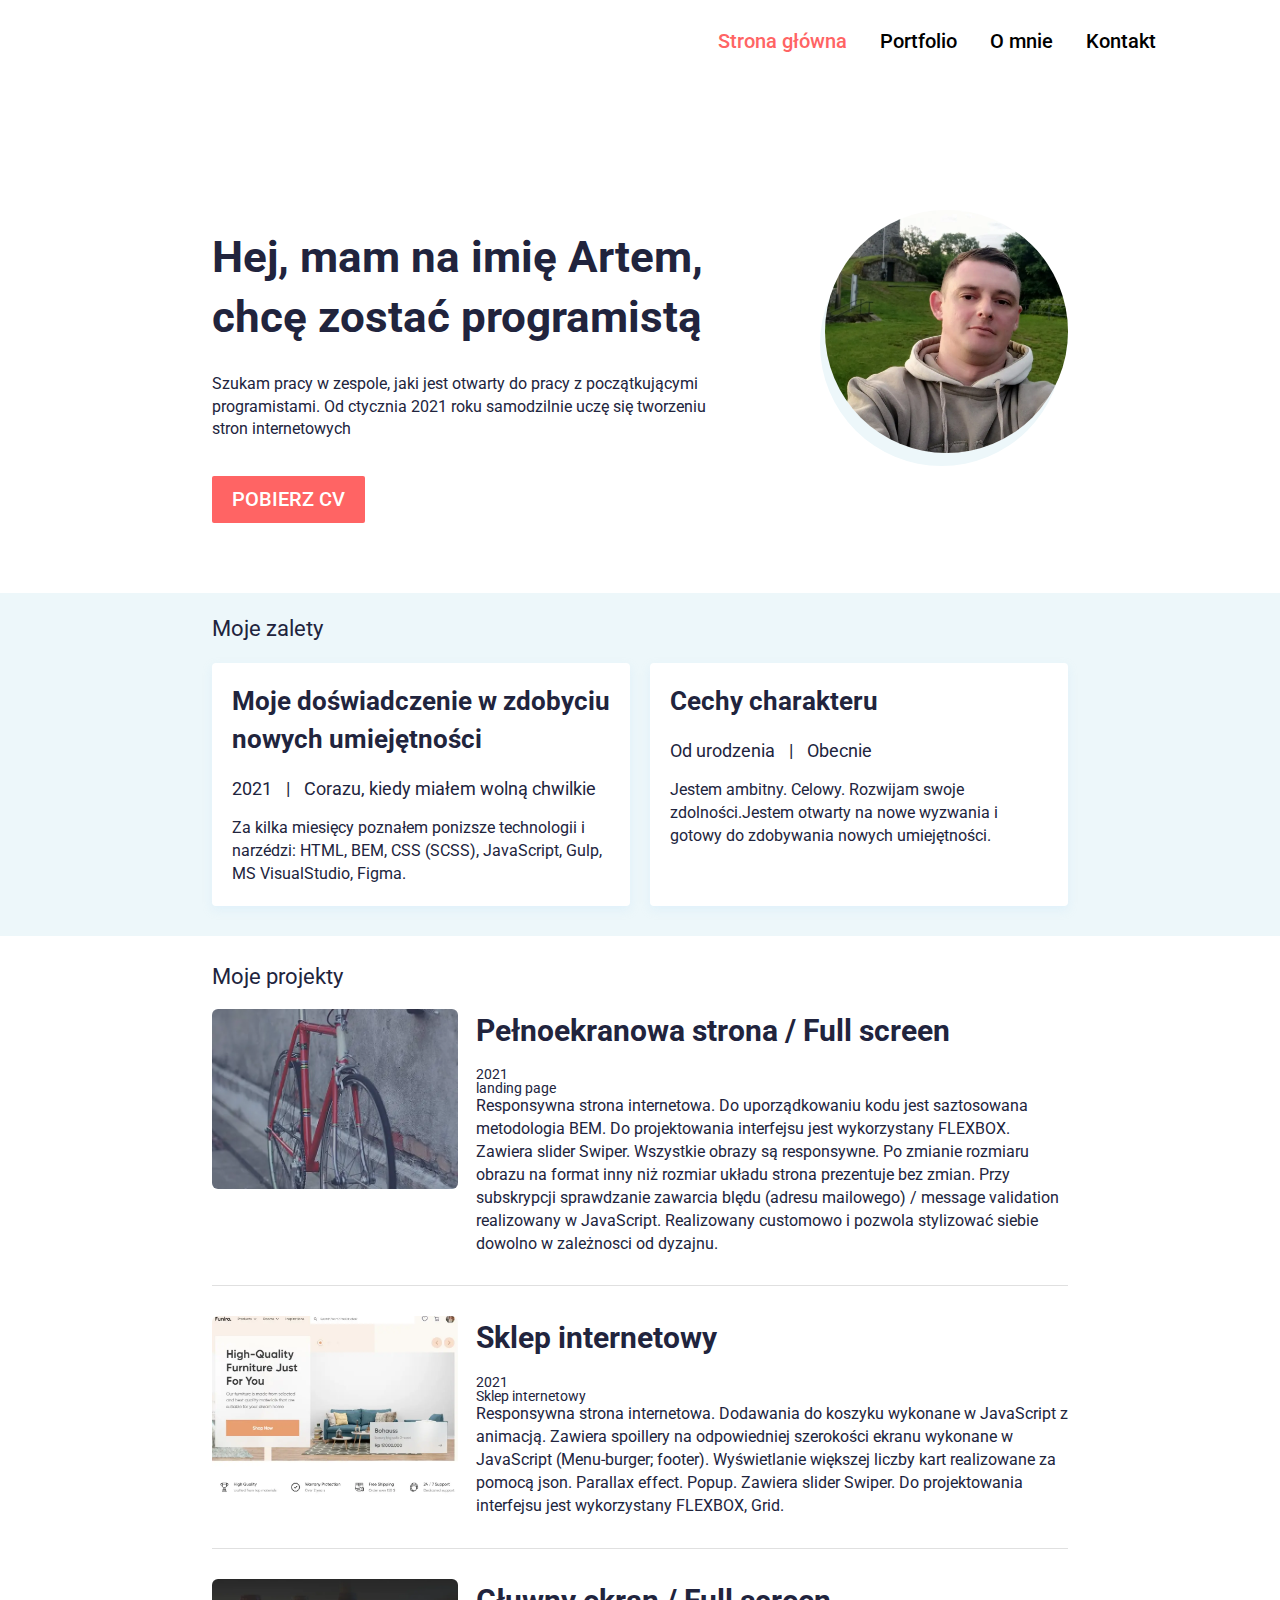
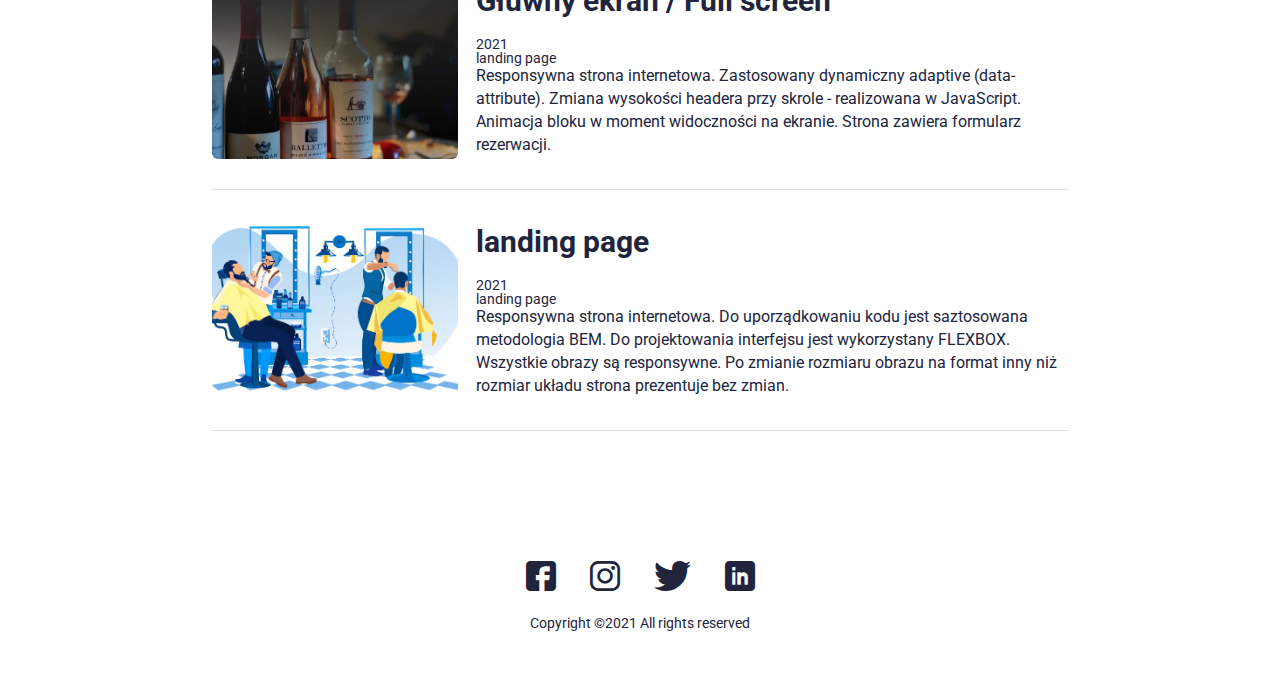
==== index.html @ d6c2a81e "Add files via upload" ====
<!DOCTYPE html><html lang="en">	 <head>	<title>Strona główna</title>	<meta charset="UTF-8">	<meta name="format-detection" content="telephone=no">	<link rel="stylesheet" href="css/style.min.css">	<link rel="shortcut icon" href="favicon.ico">	<!-- <meta name="robots" content="noindex, nofollow"> -->	<!-- <meta name="viewport" content="width=device-width, initial-scale=1.0, maximum-scale=1.0, user-scalable=0"> -->	<meta name="viewport" content="width=device-width, initial-scale=1.0"></head>	<body>		<div class="wrapper">			<header class="header">	<div class="header__content">		<div class="header__menu menu">			<div class="menu__icon icon-menu">				<span></span>				<span></span>				<span></span>			</div>			<nav class="menu__body">				<ul class="menu__list">					<li><a href="index.html" class="menu__link _active">Strona główna</a></li>					<li><a href="works.html" class="menu__link ">Portfolio</a></li>					<li><a href="blog.html" class="menu__link ">O mnie</a></li>					<li><a href="kontakt.html" class="menu__link ">Kontakt</a></li>				</ul>			</nav>		</div>	</div></header>			<main class="page">			<section class="hello">				<div class="hello__container _container">					<div class="hello__content">						<h1 class="hello__title title">Hej, mam na imię  Artem, сhcę zostać programistą</h1>						<div class="hello__text text">Szukam pracy w zespole, jaki jest otwarty do pracy z początkującymi programistami.							Od ctycznia 2021 roku samodzilnie uczę się tworzeniu stron internetowych </div>						<a class="hello__btn btn" href="files/file.pdf" download>pobierz cv</a>					</div>										<div class="hello__avatar">						<picture><source srcset="img/hello/avatar.webp" type="image/webp"><img src="img/hello/avatar.jpg" alt=""></picture>					</div>				</div>			</section>			<section class="recent-posts">				<div class="recent-posts__container _container">					<div class="recent-posts__header">						<div class="recent-posts__title title-posts">Moje zalety</div>						<a class="recent-posts__view-all" href="">View all</a>					</div>					<div class="recent-posts__items">						<div class="recent-posts__column">							<div class="recent-posts__item recent-post">								<a href="" class="recent-post__title">Moje doświadczenie w zdobyciu nowych umiejętności</a>								<div class="recent-post__info">2021 <span>|</span> Corazu, kiedy miałem wolną chwilkie</div>								<div class="recent-post__text text">									Za kilka miesięcy poznałem ponizsze technologii i narzédzi: HTML, BEM, CSS (SCSS), JavaScript, Gulp, MS VisualStudio, Figma.								</div>							</div>						</div>						<div class="recent-posts__column">							<div class="recent-posts__item recent-post">								<div class="recent-post__title">Cechy charakteru</div>								<div class="recent-post__info">Od urodzenia <span>|</span> Obecnie</div>								<div class="recent-post__text text">Jestem ambitny. Celowy. Rozwijam swoje zdolności.Jestem otwarty na nowe wyzwania i gotowy do zdobywania nowych umiejętności.</div>							</div>						</div>					</div>				</div>			</section>			<section class="featured-works">				<div class="featured-works__container _container">					<div class="featured-works__title title-posts">Moje projekty</div>					<div class="featured-works__items works">						<article class="works__item">							<a href="https://hannakibenko.github.io/Bicycle/" target="_blank" rel="noopener nofollow noreferrer" class="works__image _ibg">								<picture><source srcset="img/works/1.webp" type="image/webp"><img src="img/works/1.jpg" alt="Work #1"></picture>							</a>							<div class="works__body">								<a href="https://hannakibenko.github.io/Bicycle/" target="_blank" rel="noopener nofollow noreferrer" class="works__title">Pełnoekranowa strona / Full screen</a>								<div class="works__info">									<div class="works__year">2021</div>									<div class="works__category">landing page</div>								</div>								<div class="works__text text">Responsywna strona internetowa. Do uporządkowaniu kodu jest saztosowana metodologia BEM. Do projektowania interfejsu jest wykorzystany FLEXBOX. Zawiera slider Swiper. Wszystkie obrazy są responsywne. Po zmianie rozmiaru obrazu na format inny niż rozmiar układu strona prezentuje bez zmian. Przy subskrypcji sprawdzanie zawarcia blędu (adresu mailowego) / message validation realizowany w JavaScript. Realizowany customowo i pozwola stylizować siebie dowolno w zależnosci od dyzajnu.</div>							</div>						</article>						<article class="works__item">							<a href="https://hannakibenko.github.io/Funiro/" target="_blank" rel="noopener nofollow noreferrer" class="works__image _ibg">								<picture><source srcset="img/works/5.webp" type="image/webp"><img src="img/works/5.jpg" alt="Work #2"></picture>							</a>							<div class="works__body">								<a href="https://hannakibenko.github.io/Funiro/" target="_blank" rel="noopener nofollow noreferrer" class="works__title">Sklep internetowy</a>								<div class="works__info">									<div class="works__year">2021</div>									<div class="works__category">Sklep internetowy</div>								</div>								<div class="works__text text">Responsywna strona internetowa. Dodawania do koszyku wykonane w JavaScript z animacją. Zawiera spoillery na odpowiedniej szerokości ekranu wykonane w JavaScript (Menu-burger; footer). Wyświetlanie większej liczby kart realizowane za pomocą json. Parallax effect. Popup. Zawiera slider Swiper. Do projektowania interfejsu jest wykorzystany FLEXBOX, Grid.</div>							</div>						</article>						<article class="works__item">							<a href="https://hannakibenko.github.io/Le_corte/" target="_blank" rel="noopener nofollow noreferrer" class="works__image _ibg">								<picture><source srcset="img/works/2.webp" type="image/webp"><img src="img/works/2.jpg" alt="Work #3"></picture>							</a>							<div class="works__body">								<a href="https://hannakibenko.github.io/Le_corte/" target="_blank" rel="noopener nofollow noreferrer" class="works__title">Głuwny ekran / Full screen</a>								<div class="works__info">									<div class="works__year">2021</div>									<div class="works__category">landing page</div>								</div>								<div class="works__text text">Responsywna strona internetowa. Zastosowany dynamiczny adaptive (data-attribute). Zmiana wysokości headera przy skrole - realizowana w JavaScript. Animacja bloku w moment widoczności na ekranie. Strona zawiera formularz rezerwacji.</div>							</div>						</article>						<article class="works__item">							<a href="https://hannakibenko.github.io/Barber/" target="_blank" rel="noopener nofollow noreferrer" class="works__image _ibg">								<picture><source srcset="img/works/3.webp" type="image/webp"><img src="img/works/3.png" alt="Work #3"></picture>							</a>							<div class="works__body">								<a href="https://hannakibenko.github.io/Barber/" target="_blank" rel="noopener nofollow noreferrer" class="works__title">landing page</a>								<div class="works__info">									<div class="works__year">2021</div>									<div class="works__category">landing page</div>								</div>								<div class="works__text text">Responsywna strona internetowa. Do uporządkowaniu kodu jest saztosowana metodologia BEM. Do projektowania interfejsu jest wykorzystany FLEXBOX. Wszystkie obrazy są responsywne. Po zmianie rozmiaru obrazu na format inny niż rozmiar układu strona prezentuje bez zmian.</div>							</div>						</article>					</div>				</div>			</section>			</main>			<footer class="footer">	<div class="footer__content _container">		<div class="footer__social social">			<a href="https://www.facebook.com/profile.php?id=100007851462985" target="_blank" rel="noopener nofollow noreferrer" class="social__item _icon-fb"></a>			<a href="https://www.instagram.com/onemoment_in_the_world/?utm_medium=copy_link" target="_blank" rel="noopener nofollow noreferrer" class="social__item _icon-insta"></a>			<a href="" class="social__item _icon-twitter"></a>			<a href="https://www.linkedin.com/in/артем-кибенко-18a407220" target="_blank" rel="noopener nofollow noreferrer" class="social__item _icon-linkedin"></a>		</div>		<div class="footer__copy">Copyright ©2021 All rights reserved</div>	</div></footer>		</div>				<!-- Swiper --><!-- <script src="https://unpkg.com/swiper/swiper-bundle.min.js"></script> --><script src="js/vendors.min.js"></script><script src="js/app.min.js"></script>	</body></html>
---- css/style.min.css ----
@charset "UTF-8";@import url(https://fonts.googleapis.com/css?family=Roboto:regular,500,700,900&display=swap);@font-face{font-family:icons;font-display:swap;src:url(../fonts/icons.woff) format("woff"),url(../fonts/icons.woff2) format("woff2");font-weight:400;font-style:normal}@font-face{font-family:icons;font-display:swap;src:url(../fonts/icons.woff) format("woff"),url(../fonts/icons.woff2#icons) format("woff2");font-weight:400;font-style:normal;font-display:block}[class*=" _icon-"]:before,[class^="_icon-"]:before{font-family:icons;font-style:normal;font-weight:400;font-variant:normal;text-transform:none;line-height:1;-webkit-font-smoothing:antialiased;-moz-osx-font-smoothing:grayscale}[class*=" _icon-"]:before,[class^="_icon-"]:before{display:block}._icon-fb:before{content:"\e905"}._icon-twitter:before{content:"\e906"}._icon-insta:before{content:"\e907"}._icon-linkedin:before{content:"\e908"}*{padding:0;margin:0;border:0}*,:after,:before{-webkit-box-sizing:border-box;box-sizing:border-box}:active,:focus{outline:0}a:active,a:focus{outline:0}aside,footer,header,nav,section{display:block}body,html{height:100%;min-width:320px}body{line-height:1;font-family:Roboto;-ms-text-size-adjust:100%;-moz-text-size-adjust:100%;-webkit-text-size-adjust:100%}button,input,textarea{font-family:Roboto}input::-ms-clear{display:none}button{cursor:pointer}button::-moz-focus-inner{padding:0;border:0}a,a:visited{text-decoration:none}a:hover{text-decoration:none}ul li{list-style:none}img{vertical-align:top}h1,h2,h3,h4,h5,h6{font-weight:inherit;font-size:inherit}body{color:#21243d;font-size:14px}body._lock{overflow:hidden}.wrapper{width:100%;min-height:100%;overflow:hidden;display:-webkit-box;display:-ms-flexbox;display:flex;-webkit-box-orient:vertical;-webkit-box-direction:normal;-ms-flex-direction:column;flex-direction:column}._container{max-width:856px;margin:0 auto}.btn{font-weight:500;font-size:20px;line-height:145%;-webkit-box-align:center;-ms-flex-align:center;align-items:center;-webkit-box-pack:center;-ms-flex-pack:center;justify-content:center;text-align:center;color:#fff;padding:0 20px;height:47px;background-color:#ff6464;border-radius:2px;display:-webkit-inline-box;display:-ms-inline-flexbox;display:inline-flex;-webkit-transition:background-color .3s ease 0s;-o-transition:background-color .3s ease 0s;transition:background-color .3s ease 0s}.btn._fw{width:100%}.select{position:relative}.select__item{position:relative}.select__title{color:#000;border:1px solid #d9d9d9;background-color:#fff;cursor:pointer;border-radius:4px}.select__value{display:-webkit-box;display:-ms-flexbox;display:flex;font-size:14px;height:30px;padding:0 15px;-webkit-box-align:center;-ms-flex-align:center;align-items:center;-webkit-box-pack:justify;-ms-flex-pack:justify;justify-content:space-between;-webkit-box-orient:horizontal;-webkit-box-direction:reverse;-ms-flex-direction:row-reverse;flex-direction:row-reverse}.select__value span{height:1em;overflow:hidden;display:-webkit-box;-webkit-line-clamp:1;-webkit-box-orient:vertical}.select__value:before{content:"";display:inline-block;-webkit-transition:all .3s ease 0s;-o-transition:all .3s ease 0s;transition:all .3s ease 0s;width:11px;height:7px;background:url(../img/icons/select.svg) center/100% no-repeat}.select__input{width:100%;background-color:transparent;height:100%}.select__options{color:#000;display:none;position:absolute;top:29px;border-radius:0 0 4px 4px;min-width:100%;left:0;background-color:#fff;border-top:0;border:1px solid #d9d9d9;border-top:0;font-size:14px;padding:10px 0 5px 0}.select__option{cursor:pointer;padding:5px 15px;margin:0}.select._active{z-index:5}.select._active .select__value:before{-webkit-transform:rotate(-180deg);-ms-transform:rotate(-180deg);transform:rotate(-180deg)}.select._active .select__options{display:block}input[type=email],input[type=tel],input[type=text],textarea{-webkit-appearance:none;-moz-appearance:none;appearance:none}.input{border-radius:0!important;width:100%;display:block;padding:0 20px}textarea.input{resize:none;padding:0 0}.checkbox{position:relative}.checkbox__input{position:absolute;width:0;height:0;opacity:0;visibility:hidden}.checkbox__input:checked+.checkbox__text:before{background:#fff url(../img/icons/check.svg) center no-repeat}.checkbox__text{display:-webkit-inline-box;display:-ms-inline-flexbox;display:inline-flex;-webkit-box-align:center;-ms-flex-align:center;align-items:center;position:relative;font-size:16px;color:#fff;letter-spacing:-.3px;line-height:calc(20 / 16);cursor:pointer}.checkbox__text:before{content:"";-ms-flex-item-align:start;align-self:flex-start;margin:0 14px 0 0;-webkit-box-flex:0;-ms-flex:0 0 20px;flex:0 0 20px;left:0;top:0;width:20px;height:18px;background:#fff;border:1px solid #a7a9ac}.checkbox a{color:#fff;text-decoration:underline}.checkbox._error .checkbox__text:before{border:1px solid #ee1212}.options{display:-webkit-box;display:-ms-flexbox;display:flex;-webkit-box-orient:vertical;-webkit-box-direction:normal;-ms-flex-direction:column;flex-direction:column;-webkit-box-align:start;-ms-flex-align:start;align-items:flex-start}.options__item{position:relative;cursor:pointer}.options__input{position:absolute;width:0;height:0;opacity:0;left:0;top:0;visibility:hidden}.options__input:checked+.options__text:after{-webkit-transform:scale(1);-ms-transform:scale(1);transform:scale(1)}.options__text{display:-webkit-inline-box;display:-ms-inline-flexbox;display:inline-flex;-webkit-box-align:center;-ms-flex-align:center;align-items:center;position:relative;font-size:16px;color:#fff;letter-spacing:-.3px;line-height:calc(20 / 16)}.options__text:before{content:"";-ms-flex-item-align:start;align-self:flex-start;margin:0 14px 0 0;-webkit-box-flex:0;-ms-flex:0 0 20px;flex:0 0 20px;left:0;top:0;border-radius:50%;width:20px;height:18px;background:#fff;border:1px solid #a7a9ac}.options__text:after{content:"";-webkit-transition:all .3s ease 0s;-o-transition:all .3s ease 0s;transition:all .3s ease 0s;-webkit-transform:scale(0);-ms-transform:scale(0);transform:scale(0);width:10px;height:10px;border-radius:50%;background-color:#77243a;position:absolute;left:5px;top:4px}.rating{display:-webkit-box;display:-ms-flexbox;display:flex;-webkit-box-align:end;-ms-flex-align:end;align-items:flex-end;font-size:40px;line-height:.75;-webkit-transition:opacity .3s ease 0s;-o-transition:opacity .3s ease 0s;transition:opacity .3s ease 0s}.rating.rating_sending{opacity:.2}.rating.rating_set .rating__active,.rating.rating_set .rating__item{cursor:pointer}.rating__body{position:relative}.rating__body::before{content:"★★★★★";display:block}.rating__active{position:absolute;width:0%;height:100%;top:0;left:0;overflow:hidden}.rating__active::before{content:"★★★★★";position:absolute;width:100%;height:100%;top:0;left:0;color:#ffd300}.rating__items{display:-webkit-box;display:-ms-flexbox;display:flex;position:absolute;width:100%;height:100%;top:0;left:0}.rating__item{-webkit-box-flex:0;-ms-flex:0 0 20%;flex:0 0 20%;height:100%;opacity:0}.rating__value{font-size:50%;line-height:1;padding:0 0 0 10px}.quantity{width:88px;height:40px;display:-webkit-box;display:-ms-flexbox;display:flex;border:1px solid rgba(166,166,166,.45)}.quantity__button{-webkit-box-flex:0;-ms-flex:0 0 30px;flex:0 0 30px;position:relative;cursor:pointer}.quantity__button::after,.quantity__button::before{content:"";position:absolute;top:50%;left:50%;-webkit-transition:all .3s ease 0s;-o-transition:all .3s ease 0s;transition:all .3s ease 0s;margin:0 0 0 -4.5px;background-color:#a6a6a6;width:9px;height:1px}.quantity__button_plus::before{-webkit-transform:rotate(-90deg);-ms-transform:rotate(-90deg);transform:rotate(-90deg)}.quantity__input{-webkit-box-flex:1;-ms-flex:1 1 auto;flex:1 1 auto}.quantity__input input{height:100%;color:#a6a6a6;font-size:12px;width:100%;text-align:center}.title{font-weight:700;font-size:44px;line-height:136.36364%}.text{font-size:16px;line-height:143.75%}.text__link{color:inherit;text-decoration:underline}.title-posts{font-size:22px;line-height:104.54545%}.row:after{display:block;content:"";clear:both}.rub:after{content:"₽"}ol.counter{list-style-type:none;counter-reset:item}ol.counter li{position:relative;padding:0 0 0 45px}ol.counter li:before{counter-increment:item;content:counter(item);position:absolute;left:0;top:0;color:#818181;font-size:14px;font-weight:700;text-align:center;line-height:26px;border-radius:50%;width:28px;height:28px;border:1px solid #4274bb}.ellipsis{display:block;overflow:hidden;width:100%;white-space:nowrap;-o-text-overflow:ellipsis;text-overflow:ellipsis}.es{overflow:hidden;white-space:nowrap;-o-text-overflow:ellipsis;text-overflow:ellipsis}.table{display:table;font-size:0;width:100%}.trow{display:table-row}.cell{display:table-cell}.cell.full{width:100%}._ibg{position:relative}._ibg img{position:absolute;width:100%;height:100%;top:0;left:0;-o-object-fit:cover;object-fit:cover}body.ie ._ibg{background-position:center;background-size:cover;background-repeat:no-repeat}body.ie ._ibg img{width:0;height:0;opacity:0;visibility:hidden}._video{position:relative;overflow:hidden;height:0;padding-bottom:56.25%}._video embed,._video iframe,._video object,._video video{position:absolute;top:0;left:0;width:100%;height:100%}.videobg embed,.videobg iframe,.videobg object,.videobg video{position:fixed;top:50%;left:50%;min-width:100%;min-height:100%;width:auto;height:auto;z-index:-100;-webkit-transform:translateX(-50%) translateY(-50%);-ms-transform:translateX(-50%) translateY(-50%);transform:translateX(-50%) translateY(-50%);background-size:cover}._more-content{-webkit-transition:all .3s ease 0s;-o-transition:all .3s ease 0s;transition:all .3s ease 0s;overflow:hidden}._more-link{cursor:pointer}._more-link span{font-style:normal}._more-link span:first-child{display:block}._more-link span:last-child{display:none}._more-link._active span{font-style:normal}._more-link._active span:first-child{display:none}._more-link._active span:last-child{display:block}#map{background:url(../img/icons/loading.gif) center/50px no-repeat}._swiper{overflow:hidden}._swiper .swiper-wrapper{width:100%;height:100%;-webkit-box-sizing:content-box;box-sizing:content-box;display:-webkit-box;display:-ms-flexbox;display:flex;position:relative}._swiper.swiper-container-vertical .swiper-wrapper{-webkit-box-orient:vertical;-webkit-box-direction:normal;-ms-flex-direction:column;flex-direction:column}._swiper.swiper-container-autoheight .swiper-wrapper{-webkit-box-align:start;-ms-flex-align:start;align-items:flex-start}.swiper-container-initialized .swiper-slide{-ms-flex-negative:0;flex-shrink:0}.swiper-container-android .swiper-slide,.swiper-container-android .swiper-wrapper{-webkit-transform:translate3d(0,0,0);transform:translate3d(0,0,0)}.swiper-button-lock{display:none!important}._tabs-block{display:none}._tabs-block._active{display:block}.mirror{-webkit-transform:scale(-1,1);-ms-transform:scale(-1,1);transform:scale(-1,1)}.nicescroll-rails{z-index:1000!important}._custom-scroll{position:fixed;right:0;top:0;width:3px;height:100%;z-index:1000}._custom-scroll__line{background-color:rgba(0,0,0,.5);border-radius:3px 0 0 3px;position:relative;left:0;top:0;width:100%}.popup{-webkit-overflow-scrolling:touch;z-index:100;padding:30px 10px;position:fixed;top:0;left:0;width:100%;height:100%;-webkit-transition:visibility .8s ease 0s;-o-transition:visibility .8s ease 0s;transition:visibility .8s ease 0s;visibility:hidden}.popup::before{content:"";background-color:rgba(0,0,0,.9);position:fixed;width:100%;height:100%;top:0;left:0;opacity:0;-webkit-transition:opacity .8s ease 0s;-o-transition:opacity .8s ease 0s;transition:opacity .8s ease 0s}.popup.show{visibility:visible;overflow:auto}.popup.show::before{opacity:1}.popup.show .popup__body{-webkit-transform:scale(1);-ms-transform:scale(1);transform:scale(1)}.popup._active{overflow:auto;visibility:visible}.popup._active::before{opacity:1}.popup._active .popup__body{-webkit-transition:all .3s ease .2s;-o-transition:all .3s ease .2s;transition:all .3s ease .2s;-webkit-transform:scale(1);-ms-transform:scale(1);transform:scale(1)}.popup__content{display:-webkit-box;display:-ms-flexbox;display:flex;-webkit-box-orient:vertical;-webkit-box-direction:normal;-ms-flex-direction:column;flex-direction:column;-webkit-box-align:center;-ms-flex-align:center;align-items:center;min-height:100%;-webkit-box-flex:1;-ms-flex:1 1 auto;flex:1 1 auto;width:100%;display:flex;-webkit-box-pack:center;-ms-flex-pack:center;justify-content:center;align-items:center}.popup__body{-webkit-transform:scale(0);-ms-transform:scale(0);transform:scale(0);-webkit-transition:all .3s ease 0s;-o-transition:all .3s ease 0s;transition:all .3s ease 0s;background-color:#fff;padding:50px;width:100%;max-width:800px}.popup__close{width:15px;height:15px;position:absolute;top:0;right:0;cursor:pointer;z-index:30;background:url(../img/icons/close.svg) 0 0 no-repeat}.header{position:relative;z-index:100}.header__content{max-width:1052px;padding:0 10px;margin:0 auto}.header__menu{height:82px;-webkit-box-align:center;-ms-flex-align:center;align-items:center;display:-webkit-box;display:-ms-flexbox;display:flex;padding:10px 0;-webkit-box-pack:end;-ms-flex-pack:end;justify-content:flex-end}.menu__list li{margin:0 0 30px 0}.menu__list li:last-child{margin:0}.menu__link{font-weight:500;font-size:20px;color:#000;-webkit-transition:color .3s ease 0s;-o-transition:color .3s ease 0s;transition:color .3s ease 0s}.menu__link._active{color:#ff6464}.icon-menu{display:none}.footer{text-align:center;padding:50px 0}.footer__social{margin:0 0 25px 0}.hello{padding:38px 0 70px 0}.hello__container{display:-webkit-box;display:-ms-flexbox;display:flex}.hello__content{-webkit-box-align:start;-ms-flex-align:start;align-items:flex-start;margin:18px 110px 0 0;-webkit-box-flex:1;-ms-flex:1 1 auto;flex:1 1 auto}.hello__content :last-child{margin-bottom:0}.hello__title{margin:0 0 25px 0}.hello__text{margin:0 0 35px 0}.hello__btn{margin:0 0 25px 0;text-transform:uppercase}.hello__avatar{-webkit-box-flex:0;-ms-flex:0 0 243px;flex:0 0 243px;height:243px;border-radius:50%;position:relative;overflow:hidden;-webkit-box-shadow:-5px 13px 0 0 #edf7fa;box-shadow:-5px 13px 0 0 #edf7fa}.hello__avatar img{max-width:100%}.recent-posts{background-color:#edf7fa;padding:25px 0 13px 0}.recent-posts__header{display:-webkit-box;display:-ms-flexbox;display:flex;margin:0 0 22px 0}.recent-posts__title{-webkit-box-flex:1;-ms-flex:1 1 auto;flex:1 1 auto;padding:0 20px 0 0}.recent-posts__view-all{-webkit-box-flex:0;-ms-flex:0 0 auto;flex:0 0 auto;font-size:16px;color:#00a8cc;display:none}.recent-posts__items{margin:0 -10px}.recent-posts__column{-webkit-box-flex:0;-ms-flex:0 1 50%;flex:0 1 50%;padding:0 10px;margin:0 0 17px 0}.recent-post{height:100%;background:#fff;-webkit-box-shadow:0 4px 10px rgba(187,225,250,.25);box-shadow:0 4px 10px rgba(187,225,250,.25);border-radius:4px;padding:20px}.recent-post :last-child{margin-bottom:0}.recent-post__title{display:inline-block;font-weight:700;font-size:26px;line-height:146.15385%;color:#21243d;-webkit-transition:color .3s ease 0s;-o-transition:color .3s ease 0s;transition:color .3s ease 0s;margin:0 0 17px 0}.recent-post__info{font-size:18px;line-height:144.44444%;margin:0 0 15px 0}.recent-post__info span{margin:0 10px}.recent-post__text{margin:0 0 15px 0}.featured-works{padding:30px 0 80px 0}.featured-works__title{margin:0 0 20px 0}.works__items{padding-bottom:60px}.works__item{padding:0 0 30px 0;border-bottom:1px solid #e0e0e0;margin:0 0 30px 0}.works__item:last-child{margin-bottom:0}.works__image{-webkit-box-flex:0;-ms-flex:0 0 246px;flex:0 0 246px;display:block;border-radius:6px;min-height:180px;overflow:hidden}.works__body{-webkit-box-flex:1;-ms-flex:1 1 auto;flex:1 1 auto}.works__main-title{margin:0 0 45px 0}.works__title{color:inherit;font-weight:700;font-size:30px;line-height:146.66667%;display:inline-block;margin:0 0 15px 0;-webkit-transition:color .3s ease 0s;-o-transition:color .3s ease 0s;transition:color .3s ease 0s}.works__title__info{display:-webkit-box;display:-ms-flexbox;display:flex;-webkit-box-align:center;-ms-flex-align:center;align-items:center;margin:0 0 15px 0}.works__title__year{background:#142850;border-radius:16px;height:25px;padding:0 10px;font-weight:900;font-size:18px;color:#fff;-webkit-box-align:center;-ms-flex-align:center;align-items:center;-webkit-box-pack:center;-ms-flex-pack:center;justify-content:center;display:-webkit-inline-box;display:-ms-inline-flexbox;display:inline-flex;margin:0 25px 0 0}.works__title__category{font-size:20px;line-height:145%;color:#8695a4}.blog{padding-bottom:50px}.blog__title{margin:0 0 50px 0}.blog__article-name{display:inline-block;margin:0 0 10px 0;font-weight:500;font-size:30px;line-height:146.66667%;color:inherit;-webkit-transition:color .3s ease 0s;-o-transition:color .3s ease 0s;transition:color .3s ease 0s}.blog__item{border-bottom:1px solid #e0e0e0;padding:0 0 30px 0;margin:0 0 30px 0}.blog__item:last-child{margin:0}.blog__info{display:-webkit-box;display:-ms-flexbox;display:flex;font-size:20px;margin:0 0 10px 0}.blog__separator{margin:0 15px}.blog__category{color:#8695a4}.blog__text p:not(:last-child){margin-bottom:10px}.blog__text span{font-weight:700}.blog__text a{color:inherit;display:inline-block;margin-bottom:10px}.page{-webkit-box-flex:1;-ms-flex:1 1 auto;flex:1 1 auto;padding:90px 0 0 0}.social{display:-webkit-box;display:-ms-flexbox;display:flex;-webkit-box-pack:center;-ms-flex-pack:center;justify-content:center;-webkit-box-align:center;-ms-flex-align:center;align-items:center}.social__item{-webkit-transition:color .3s ease 0s;-o-transition:color .3s ease 0s;transition:color .3s ease 0s;margin:0 17px;font-size:30px;color:inherit}@media (min-width:767.98px){.menu__list{display:-webkit-box;display:-ms-flexbox;display:flex}.menu__list li{margin:0 33px 0 0}.recent-posts__items{display:-webkit-box;display:-ms-flexbox;display:flex}.works__item{display:-webkit-box;display:-ms-flexbox;display:flex;-webkit-box-align:start;-ms-flex-align:start;align-items:flex-start}.works__body{padding:0 0 0 18px}}@media (min-width:991.98px){.quantity__button:hover::after,.quantity__button:hover::before{background-color:rgba(0,0,0,.5)}.menu__link:hover{color:#ff6464}.works__title:hover{color:#ff6464}.social__item:hover{color:#ff6464}}@media (min-width:992px) and (min-width:767.98px){.btn:hover{background-color:#aa3e3e}}@media (min-width:992px){.select__option:hover{background:#d9d9d9}.checkbox a:hover{text-decoration:none}}@media (max-width:991.98px){._container{max-width:750px}.select__title{font-size:18px}.select__options{font-size:18px}}@media (max-width:868px){.hello{padding:0 0 70px 0}.hello__content{margin:18px 50px 0 0}}@media (max-width:767.98px){._container{max-width:none;padding:0 10px}.title{font-size:32px}.title-posts{font-size:18px;text-align:center}.header__menu{height:50px}.menu__body{-webkit-transform:translate(0,-100%);-ms-transform:translate(0,-100%);transform:translate(0,-100%);position:fixed;width:100%;height:100%;top:0;left:0;overflow:auto;padding:70px 10px 30px 10px;-webkit-transition:-webkit-transform .8s ease 0s;transition:-webkit-transform .8s ease 0s;-o-transition:transform .8s ease 0s;transition:transform .8s ease 0s;transition:transform .8s ease 0s,-webkit-transform .8s ease 0s;background-color:rgba(255,255,255,.9)}.menu__body._active{-webkit-transform:translate(0,0);-ms-transform:translate(0,0);transform:translate(0,0)}.menu__link{font-size:40px;display:block;text-align:center}.icon-menu{display:block;position:relative;width:30px;height:18px;cursor:pointer;z-index:5}.icon-menu span{-webkit-transition:all .3s ease 0s;-o-transition:all .3s ease 0s;transition:all .3s ease 0s;top:calc(50% - 1px);left:0;position:absolute;width:100%;height:2px;background-color:#000}.icon-menu span:first-child{top:0}.icon-menu span:last-child{top:auto;bottom:0}.icon-menu._active span{-webkit-transform:scale(0);-ms-transform:scale(0);transform:scale(0)}.icon-menu._active span:first-child{-webkit-transform:rotate(-45deg);-ms-transform:rotate(-45deg);transform:rotate(-45deg);top:calc(50% - 1px)}.icon-menu._active span:last-child{-webkit-transform:rotate(45deg);-ms-transform:rotate(45deg);transform:rotate(45deg);bottom:calc(50% - 1px)}.footer{padding:30px 0}.hello{padding:0 0 60px 0}.hello__container{-webkit-box-orient:vertical;-webkit-box-direction:reverse;-ms-flex-direction:column-reverse;flex-direction:column-reverse;text-align:center;-webkit-box-align:center;-ms-flex-align:center;align-items:center}.hello__content{margin:0}.hello__title{margin:0 0 20px 0}.hello__text{padding:0 15px;margin:0 0 25px 0}.hello__btn{margin:0 0 20px 0}.hello__avatar{width:170px;-webkit-box-flex:0;-ms-flex:0 0 170px;flex:0 0 170px;margin:0 0 40px 0}.recent-posts{padding:25px 0 23px 0}.recent-posts__view-all{display:none}.recent-post__title{font-size:22px;margin:0 0 10px 0}.recent-post{padding:15px}.recent-post__info{font-size:16px;margin:0 0 10px 0}.featured-works{padding:30px 0 30px 0}.featured-works__items{display:-webkit-box;display:-ms-flexbox;display:flex;overflow:auto}.featured-works__items .works__item{-webkit-box-flex:0;-ms-flex:0 0 90%;flex:0 0 90%;margin:0 15px 0 0}.works__items{padding-bottom:30px}.works__image{padding:0 0 67% 0;margin:0 0 17px 0}.works__main-title{margin:0 0 20px 0}.works__title{font-size:24px}.blog{padding-bottom:30px}.blog__title{margin:0 0 20px 0}.blog__article-name{font-size:26px}.blog__item{padding:0 0 25px 0;margin:0 0 25px 0}.blog__info{font-size:16px}.page{padding:30px 0 0 0}}
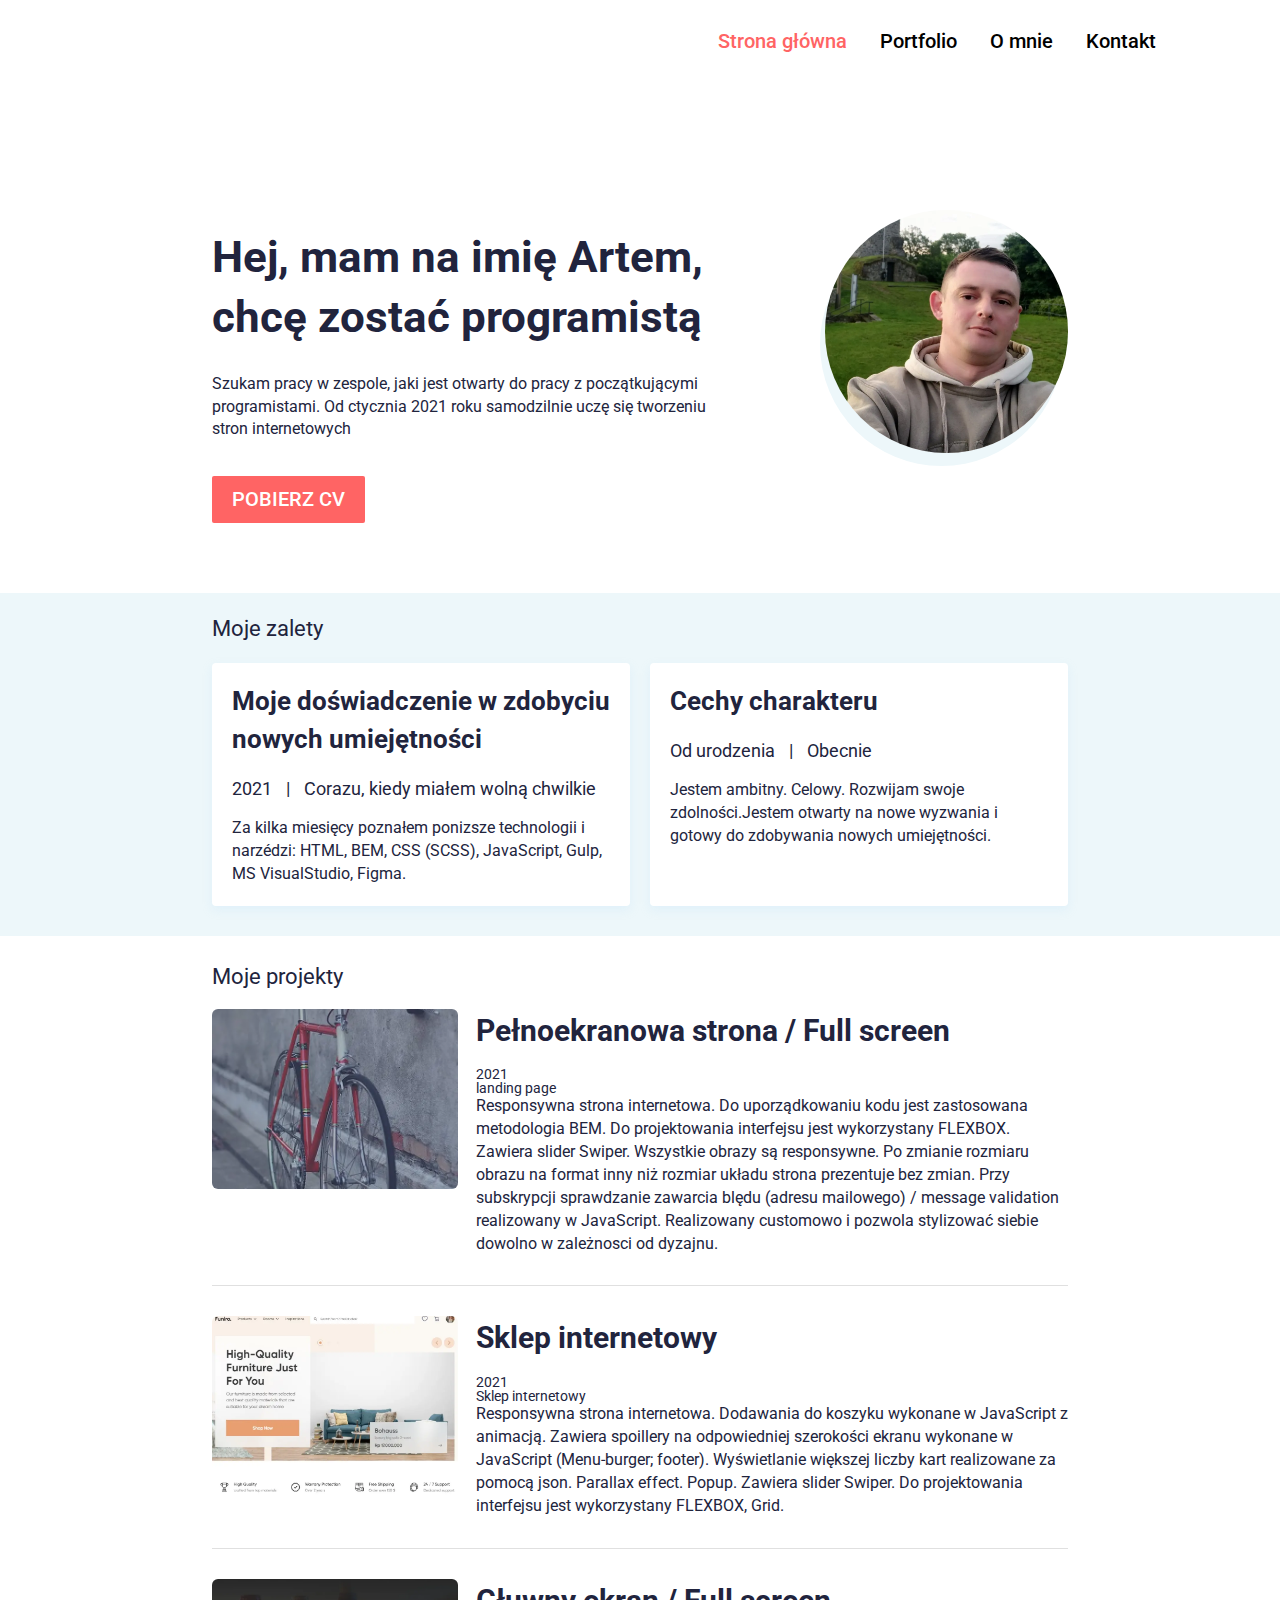
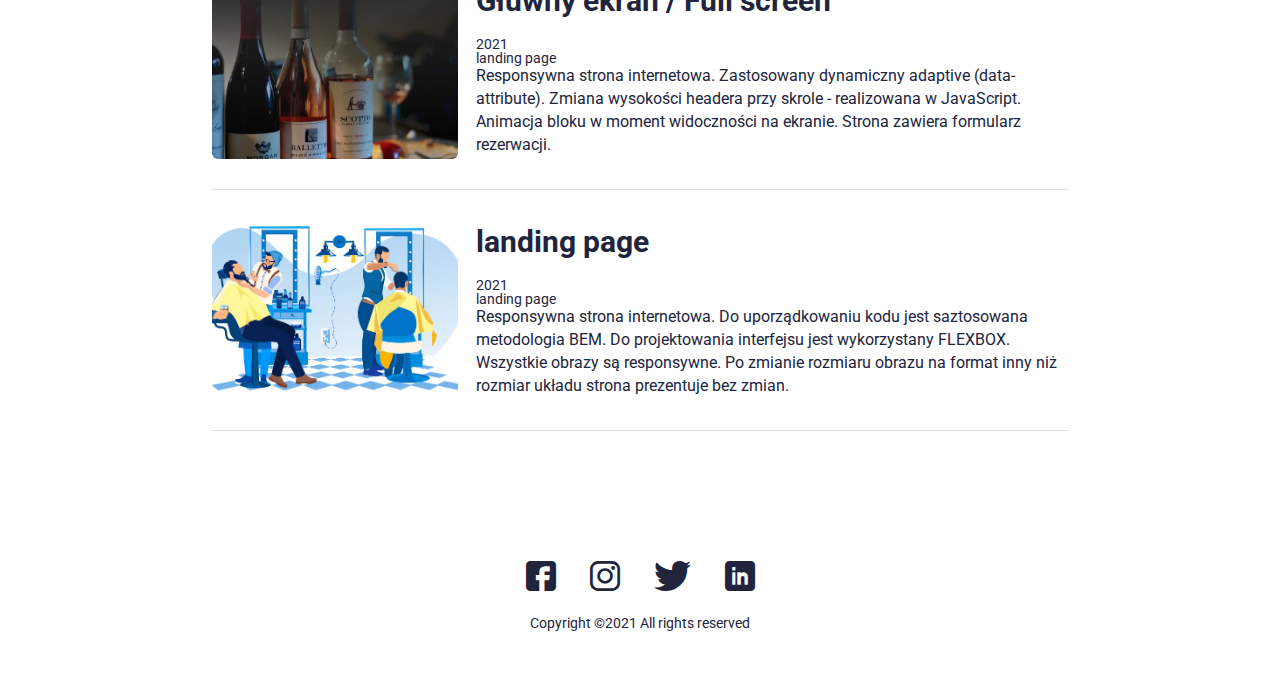
==== commit 3aed03c0: "Add files via upload" ====
--- a/index.html
+++ b/index.html
@@ -38,7 +38,7 @@
 						<h1 class="hello__title title">Hej, mam na imię  Artem, сhcę zostać programistą</h1> 						<div class="hello__text text">Szukam pracy w zespole, jaki jest otwarty do pracy z początkującymi programistami. 							Od ctycznia 2021 roku samodzilnie uczę się tworzeniu stron internetowych </div>-						<a class="hello__btn btn" href="files/file.pdf" download>pobierz cv</a>+						<a class="hello__btn btn" href="files/Artem_Kibenko_CV.pdf" download>pobierz cv</a> 					</div> 					 					<div class="hello__avatar">@@ -86,7 +86,7 @@
 									<div class="works__year">2021</div> 									<div class="works__category">landing page</div> 								</div>-								<div class="works__text text">Responsywna strona internetowa. Do uporządkowaniu kodu jest saztosowana metodologia BEM. Do projektowania interfejsu jest wykorzystany FLEXBOX. Zawiera slider Swiper. Wszystkie obrazy są responsywne. Po zmianie rozmiaru obrazu na format inny niż rozmiar układu strona prezentuje bez zmian. Przy subskrypcji sprawdzanie zawarcia blędu (adresu mailowego) / message validation realizowany w JavaScript. Realizowany customowo i pozwola stylizować siebie dowolno w zależnosci od dyzajnu.</div>+								<div class="works__text text">Responsywna strona internetowa. Do uporządkowaniu kodu jest zastosowana metodologia BEM. Do projektowania interfejsu jest wykorzystany FLEXBOX. Zawiera slider Swiper. Wszystkie obrazy są responsywne. Po zmianie rozmiaru obrazu na format inny niż rozmiar układu strona prezentuje bez zmian. Przy subskrypcji sprawdzanie zawarcia blędu (adresu mailowego) / message validation realizowany w JavaScript. Realizowany customowo i pozwola stylizować siebie dowolno w zależnosci od dyzajnu.</div> 							</div> 						</article> 						<article class="works__item">--- a/css/style.min.css
+++ b/css/style.min.css
@@ -1 +1 @@
-@charset "UTF-8";@import url(https://fonts.googleapis.com/css?family=Roboto:regular,500,700,900&display=swap);@font-face{font-family:icons;font-display:swap;src:url(../fonts/icons.woff) format("woff"),url(../fonts/icons.woff2) format("woff2");font-weight:400;font-style:normal}@font-face{font-family:icons;font-display:swap;src:url(../fonts/icons.woff) format("woff"),url(../fonts/icons.woff2#icons) format("woff2");font-weight:400;font-style:normal;font-display:block}[class*=" _icon-"]:before,[class^="_icon-"]:before{font-family:icons;font-style:normal;font-weight:400;font-variant:normal;text-transform:none;line-height:1;-webkit-font-smoothing:antialiased;-moz-osx-font-smoothing:grayscale}[class*=" _icon-"]:before,[class^="_icon-"]:before{display:block}._icon-fb:before{content:"\e905"}._icon-twitter:before{content:"\e906"}._icon-insta:before{content:"\e907"}._icon-linkedin:before{content:"\e908"}*{padding:0;margin:0;border:0}*,:after,:before{-webkit-box-sizing:border-box;box-sizing:border-box}:active,:focus{outline:0}a:active,a:focus{outline:0}aside,footer,header,nav,section{display:block}body,html{height:100%;min-width:320px}body{line-height:1;font-family:Roboto;-ms-text-size-adjust:100%;-moz-text-size-adjust:100%;-webkit-text-size-adjust:100%}button,input,textarea{font-family:Roboto}input::-ms-clear{display:none}button{cursor:pointer}button::-moz-focus-inner{padding:0;border:0}a,a:visited{text-decoration:none}a:hover{text-decoration:none}ul li{list-style:none}img{vertical-align:top}h1,h2,h3,h4,h5,h6{font-weight:inherit;font-size:inherit}body{color:#21243d;font-size:14px}body._lock{overflow:hidden}.wrapper{width:100%;min-height:100%;overflow:hidden;display:-webkit-box;display:-ms-flexbox;display:flex;-webkit-box-orient:vertical;-webkit-box-direction:normal;-ms-flex-direction:column;flex-direction:column}._container{max-width:856px;margin:0 auto}.btn{font-weight:500;font-size:20px;line-height:145%;-webkit-box-align:center;-ms-flex-align:center;align-items:center;-webkit-box-pack:center;-ms-flex-pack:center;justify-content:center;text-align:center;color:#fff;padding:0 20px;height:47px;background-color:#ff6464;border-radius:2px;display:-webkit-inline-box;display:-ms-inline-flexbox;display:inline-flex;-webkit-transition:background-color .3s ease 0s;-o-transition:background-color .3s ease 0s;transition:background-color .3s ease 0s}.btn._fw{width:100%}.select{position:relative}.select__item{position:relative}.select__title{color:#000;border:1px solid #d9d9d9;background-color:#fff;cursor:pointer;border-radius:4px}.select__value{display:-webkit-box;display:-ms-flexbox;display:flex;font-size:14px;height:30px;padding:0 15px;-webkit-box-align:center;-ms-flex-align:center;align-items:center;-webkit-box-pack:justify;-ms-flex-pack:justify;justify-content:space-between;-webkit-box-orient:horizontal;-webkit-box-direction:reverse;-ms-flex-direction:row-reverse;flex-direction:row-reverse}.select__value span{height:1em;overflow:hidden;display:-webkit-box;-webkit-line-clamp:1;-webkit-box-orient:vertical}.select__value:before{content:"";display:inline-block;-webkit-transition:all .3s ease 0s;-o-transition:all .3s ease 0s;transition:all .3s ease 0s;width:11px;height:7px;background:url(../img/icons/select.svg) center/100% no-repeat}.select__input{width:100%;background-color:transparent;height:100%}.select__options{color:#000;display:none;position:absolute;top:29px;border-radius:0 0 4px 4px;min-width:100%;left:0;background-color:#fff;border-top:0;border:1px solid #d9d9d9;border-top:0;font-size:14px;padding:10px 0 5px 0}.select__option{cursor:pointer;padding:5px 15px;margin:0}.select._active{z-index:5}.select._active .select__value:before{-webkit-transform:rotate(-180deg);-ms-transform:rotate(-180deg);transform:rotate(-180deg)}.select._active .select__options{display:block}input[type=email],input[type=tel],input[type=text],textarea{-webkit-appearance:none;-moz-appearance:none;appearance:none}.input{border-radius:0!important;width:100%;display:block;padding:0 20px}textarea.input{resize:none;padding:0 0}.checkbox{position:relative}.checkbox__input{position:absolute;width:0;height:0;opacity:0;visibility:hidden}.checkbox__input:checked+.checkbox__text:before{background:#fff url(../img/icons/check.svg) center no-repeat}.checkbox__text{display:-webkit-inline-box;display:-ms-inline-flexbox;display:inline-flex;-webkit-box-align:center;-ms-flex-align:center;align-items:center;position:relative;font-size:16px;color:#fff;letter-spacing:-.3px;line-height:calc(20 / 16);cursor:pointer}.checkbox__text:before{content:"";-ms-flex-item-align:start;align-self:flex-start;margin:0 14px 0 0;-webkit-box-flex:0;-ms-flex:0 0 20px;flex:0 0 20px;left:0;top:0;width:20px;height:18px;background:#fff;border:1px solid #a7a9ac}.checkbox a{color:#fff;text-decoration:underline}.checkbox._error .checkbox__text:before{border:1px solid #ee1212}.options{display:-webkit-box;display:-ms-flexbox;display:flex;-webkit-box-orient:vertical;-webkit-box-direction:normal;-ms-flex-direction:column;flex-direction:column;-webkit-box-align:start;-ms-flex-align:start;align-items:flex-start}.options__item{position:relative;cursor:pointer}.options__input{position:absolute;width:0;height:0;opacity:0;left:0;top:0;visibility:hidden}.options__input:checked+.options__text:after{-webkit-transform:scale(1);-ms-transform:scale(1);transform:scale(1)}.options__text{display:-webkit-inline-box;display:-ms-inline-flexbox;display:inline-flex;-webkit-box-align:center;-ms-flex-align:center;align-items:center;position:relative;font-size:16px;color:#fff;letter-spacing:-.3px;line-height:calc(20 / 16)}.options__text:before{content:"";-ms-flex-item-align:start;align-self:flex-start;margin:0 14px 0 0;-webkit-box-flex:0;-ms-flex:0 0 20px;flex:0 0 20px;left:0;top:0;border-radius:50%;width:20px;height:18px;background:#fff;border:1px solid #a7a9ac}.options__text:after{content:"";-webkit-transition:all .3s ease 0s;-o-transition:all .3s ease 0s;transition:all .3s ease 0s;-webkit-transform:scale(0);-ms-transform:scale(0);transform:scale(0);width:10px;height:10px;border-radius:50%;background-color:#77243a;position:absolute;left:5px;top:4px}.rating{display:-webkit-box;display:-ms-flexbox;display:flex;-webkit-box-align:end;-ms-flex-align:end;align-items:flex-end;font-size:40px;line-height:.75;-webkit-transition:opacity .3s ease 0s;-o-transition:opacity .3s ease 0s;transition:opacity .3s ease 0s}.rating.rating_sending{opacity:.2}.rating.rating_set .rating__active,.rating.rating_set .rating__item{cursor:pointer}.rating__body{position:relative}.rating__body::before{content:"★★★★★";display:block}.rating__active{position:absolute;width:0%;height:100%;top:0;left:0;overflow:hidden}.rating__active::before{content:"★★★★★";position:absolute;width:100%;height:100%;top:0;left:0;color:#ffd300}.rating__items{display:-webkit-box;display:-ms-flexbox;display:flex;position:absolute;width:100%;height:100%;top:0;left:0}.rating__item{-webkit-box-flex:0;-ms-flex:0 0 20%;flex:0 0 20%;height:100%;opacity:0}.rating__value{font-size:50%;line-height:1;padding:0 0 0 10px}.quantity{width:88px;height:40px;display:-webkit-box;display:-ms-flexbox;display:flex;border:1px solid rgba(166,166,166,.45)}.quantity__button{-webkit-box-flex:0;-ms-flex:0 0 30px;flex:0 0 30px;position:relative;cursor:pointer}.quantity__button::after,.quantity__button::before{content:"";position:absolute;top:50%;left:50%;-webkit-transition:all .3s ease 0s;-o-transition:all .3s ease 0s;transition:all .3s ease 0s;margin:0 0 0 -4.5px;background-color:#a6a6a6;width:9px;height:1px}.quantity__button_plus::before{-webkit-transform:rotate(-90deg);-ms-transform:rotate(-90deg);transform:rotate(-90deg)}.quantity__input{-webkit-box-flex:1;-ms-flex:1 1 auto;flex:1 1 auto}.quantity__input input{height:100%;color:#a6a6a6;font-size:12px;width:100%;text-align:center}.title{font-weight:700;font-size:44px;line-height:136.36364%}.text{font-size:16px;line-height:143.75%}.text__link{color:inherit;text-decoration:underline}.title-posts{font-size:22px;line-height:104.54545%}.row:after{display:block;content:"";clear:both}.rub:after{content:"₽"}ol.counter{list-style-type:none;counter-reset:item}ol.counter li{position:relative;padding:0 0 0 45px}ol.counter li:before{counter-increment:item;content:counter(item);position:absolute;left:0;top:0;color:#818181;font-size:14px;font-weight:700;text-align:center;line-height:26px;border-radius:50%;width:28px;height:28px;border:1px solid #4274bb}.ellipsis{display:block;overflow:hidden;width:100%;white-space:nowrap;-o-text-overflow:ellipsis;text-overflow:ellipsis}.es{overflow:hidden;white-space:nowrap;-o-text-overflow:ellipsis;text-overflow:ellipsis}.table{display:table;font-size:0;width:100%}.trow{display:table-row}.cell{display:table-cell}.cell.full{width:100%}._ibg{position:relative}._ibg img{position:absolute;width:100%;height:100%;top:0;left:0;-o-object-fit:cover;object-fit:cover}body.ie ._ibg{background-position:center;background-size:cover;background-repeat:no-repeat}body.ie ._ibg img{width:0;height:0;opacity:0;visibility:hidden}._video{position:relative;overflow:hidden;height:0;padding-bottom:56.25%}._video embed,._video iframe,._video object,._video video{position:absolute;top:0;left:0;width:100%;height:100%}.videobg embed,.videobg iframe,.videobg object,.videobg video{position:fixed;top:50%;left:50%;min-width:100%;min-height:100%;width:auto;height:auto;z-index:-100;-webkit-transform:translateX(-50%) translateY(-50%);-ms-transform:translateX(-50%) translateY(-50%);transform:translateX(-50%) translateY(-50%);background-size:cover}._more-content{-webkit-transition:all .3s ease 0s;-o-transition:all .3s ease 0s;transition:all .3s ease 0s;overflow:hidden}._more-link{cursor:pointer}._more-link span{font-style:normal}._more-link span:first-child{display:block}._more-link span:last-child{display:none}._more-link._active span{font-style:normal}._more-link._active span:first-child{display:none}._more-link._active span:last-child{display:block}#map{background:url(../img/icons/loading.gif) center/50px no-repeat}._swiper{overflow:hidden}._swiper .swiper-wrapper{width:100%;height:100%;-webkit-box-sizing:content-box;box-sizing:content-box;display:-webkit-box;display:-ms-flexbox;display:flex;position:relative}._swiper.swiper-container-vertical .swiper-wrapper{-webkit-box-orient:vertical;-webkit-box-direction:normal;-ms-flex-direction:column;flex-direction:column}._swiper.swiper-container-autoheight .swiper-wrapper{-webkit-box-align:start;-ms-flex-align:start;align-items:flex-start}.swiper-container-initialized .swiper-slide{-ms-flex-negative:0;flex-shrink:0}.swiper-container-android .swiper-slide,.swiper-container-android .swiper-wrapper{-webkit-transform:translate3d(0,0,0);transform:translate3d(0,0,0)}.swiper-button-lock{display:none!important}._tabs-block{display:none}._tabs-block._active{display:block}.mirror{-webkit-transform:scale(-1,1);-ms-transform:scale(-1,1);transform:scale(-1,1)}.nicescroll-rails{z-index:1000!important}._custom-scroll{position:fixed;right:0;top:0;width:3px;height:100%;z-index:1000}._custom-scroll__line{background-color:rgba(0,0,0,.5);border-radius:3px 0 0 3px;position:relative;left:0;top:0;width:100%}.popup{-webkit-overflow-scrolling:touch;z-index:100;padding:30px 10px;position:fixed;top:0;left:0;width:100%;height:100%;-webkit-transition:visibility .8s ease 0s;-o-transition:visibility .8s ease 0s;transition:visibility .8s ease 0s;visibility:hidden}.popup::before{content:"";background-color:rgba(0,0,0,.9);position:fixed;width:100%;height:100%;top:0;left:0;opacity:0;-webkit-transition:opacity .8s ease 0s;-o-transition:opacity .8s ease 0s;transition:opacity .8s ease 0s}.popup.show{visibility:visible;overflow:auto}.popup.show::before{opacity:1}.popup.show .popup__body{-webkit-transform:scale(1);-ms-transform:scale(1);transform:scale(1)}.popup._active{overflow:auto;visibility:visible}.popup._active::before{opacity:1}.popup._active .popup__body{-webkit-transition:all .3s ease .2s;-o-transition:all .3s ease .2s;transition:all .3s ease .2s;-webkit-transform:scale(1);-ms-transform:scale(1);transform:scale(1)}.popup__content{display:-webkit-box;display:-ms-flexbox;display:flex;-webkit-box-orient:vertical;-webkit-box-direction:normal;-ms-flex-direction:column;flex-direction:column;-webkit-box-align:center;-ms-flex-align:center;align-items:center;min-height:100%;-webkit-box-flex:1;-ms-flex:1 1 auto;flex:1 1 auto;width:100%;display:flex;-webkit-box-pack:center;-ms-flex-pack:center;justify-content:center;align-items:center}.popup__body{-webkit-transform:scale(0);-ms-transform:scale(0);transform:scale(0);-webkit-transition:all .3s ease 0s;-o-transition:all .3s ease 0s;transition:all .3s ease 0s;background-color:#fff;padding:50px;width:100%;max-width:800px}.popup__close{width:15px;height:15px;position:absolute;top:0;right:0;cursor:pointer;z-index:30;background:url(../img/icons/close.svg) 0 0 no-repeat}.header{position:relative;z-index:100}.header__content{max-width:1052px;padding:0 10px;margin:0 auto}.header__menu{height:82px;-webkit-box-align:center;-ms-flex-align:center;align-items:center;display:-webkit-box;display:-ms-flexbox;display:flex;padding:10px 0;-webkit-box-pack:end;-ms-flex-pack:end;justify-content:flex-end}.menu__list li{margin:0 0 30px 0}.menu__list li:last-child{margin:0}.menu__link{font-weight:500;font-size:20px;color:#000;-webkit-transition:color .3s ease 0s;-o-transition:color .3s ease 0s;transition:color .3s ease 0s}.menu__link._active{color:#ff6464}.icon-menu{display:none}.footer{text-align:center;padding:50px 0}.footer__social{margin:0 0 25px 0}.hello{padding:38px 0 70px 0}.hello__container{display:-webkit-box;display:-ms-flexbox;display:flex}.hello__content{-webkit-box-align:start;-ms-flex-align:start;align-items:flex-start;margin:18px 110px 0 0;-webkit-box-flex:1;-ms-flex:1 1 auto;flex:1 1 auto}.hello__content :last-child{margin-bottom:0}.hello__title{margin:0 0 25px 0}.hello__text{margin:0 0 35px 0}.hello__btn{margin:0 0 25px 0;text-transform:uppercase}.hello__avatar{-webkit-box-flex:0;-ms-flex:0 0 243px;flex:0 0 243px;height:243px;border-radius:50%;position:relative;overflow:hidden;-webkit-box-shadow:-5px 13px 0 0 #edf7fa;box-shadow:-5px 13px 0 0 #edf7fa}.hello__avatar img{max-width:100%}.recent-posts{background-color:#edf7fa;padding:25px 0 13px 0}.recent-posts__header{display:-webkit-box;display:-ms-flexbox;display:flex;margin:0 0 22px 0}.recent-posts__title{-webkit-box-flex:1;-ms-flex:1 1 auto;flex:1 1 auto;padding:0 20px 0 0}.recent-posts__view-all{-webkit-box-flex:0;-ms-flex:0 0 auto;flex:0 0 auto;font-size:16px;color:#00a8cc;display:none}.recent-posts__items{margin:0 -10px}.recent-posts__column{-webkit-box-flex:0;-ms-flex:0 1 50%;flex:0 1 50%;padding:0 10px;margin:0 0 17px 0}.recent-post{height:100%;background:#fff;-webkit-box-shadow:0 4px 10px rgba(187,225,250,.25);box-shadow:0 4px 10px rgba(187,225,250,.25);border-radius:4px;padding:20px}.recent-post :last-child{margin-bottom:0}.recent-post__title{display:inline-block;font-weight:700;font-size:26px;line-height:146.15385%;color:#21243d;-webkit-transition:color .3s ease 0s;-o-transition:color .3s ease 0s;transition:color .3s ease 0s;margin:0 0 17px 0}.recent-post__info{font-size:18px;line-height:144.44444%;margin:0 0 15px 0}.recent-post__info span{margin:0 10px}.recent-post__text{margin:0 0 15px 0}.featured-works{padding:30px 0 80px 0}.featured-works__title{margin:0 0 20px 0}.works__items{padding-bottom:60px}.works__item{padding:0 0 30px 0;border-bottom:1px solid #e0e0e0;margin:0 0 30px 0}.works__item:last-child{margin-bottom:0}.works__image{-webkit-box-flex:0;-ms-flex:0 0 246px;flex:0 0 246px;display:block;border-radius:6px;min-height:180px;overflow:hidden}.works__body{-webkit-box-flex:1;-ms-flex:1 1 auto;flex:1 1 auto}.works__main-title{margin:0 0 45px 0}.works__title{color:inherit;font-weight:700;font-size:30px;line-height:146.66667%;display:inline-block;margin:0 0 15px 0;-webkit-transition:color .3s ease 0s;-o-transition:color .3s ease 0s;transition:color .3s ease 0s}.works__title__info{display:-webkit-box;display:-ms-flexbox;display:flex;-webkit-box-align:center;-ms-flex-align:center;align-items:center;margin:0 0 15px 0}.works__title__year{background:#142850;border-radius:16px;height:25px;padding:0 10px;font-weight:900;font-size:18px;color:#fff;-webkit-box-align:center;-ms-flex-align:center;align-items:center;-webkit-box-pack:center;-ms-flex-pack:center;justify-content:center;display:-webkit-inline-box;display:-ms-inline-flexbox;display:inline-flex;margin:0 25px 0 0}.works__title__category{font-size:20px;line-height:145%;color:#8695a4}.blog{padding-bottom:50px}.blog__title{margin:0 0 50px 0}.blog__article-name{display:inline-block;margin:0 0 10px 0;font-weight:500;font-size:30px;line-height:146.66667%;color:inherit;-webkit-transition:color .3s ease 0s;-o-transition:color .3s ease 0s;transition:color .3s ease 0s}.blog__item{border-bottom:1px solid #e0e0e0;padding:0 0 30px 0;margin:0 0 30px 0}.blog__item:last-child{margin:0}.blog__info{display:-webkit-box;display:-ms-flexbox;display:flex;font-size:20px;margin:0 0 10px 0}.blog__separator{margin:0 15px}.blog__category{color:#8695a4}.blog__text p:not(:last-child){margin-bottom:10px}.blog__text span{font-weight:700}.blog__text a{color:inherit;display:inline-block;margin-bottom:10px}.page{-webkit-box-flex:1;-ms-flex:1 1 auto;flex:1 1 auto;padding:90px 0 0 0}.social{display:-webkit-box;display:-ms-flexbox;display:flex;-webkit-box-pack:center;-ms-flex-pack:center;justify-content:center;-webkit-box-align:center;-ms-flex-align:center;align-items:center}.social__item{-webkit-transition:color .3s ease 0s;-o-transition:color .3s ease 0s;transition:color .3s ease 0s;margin:0 17px;font-size:30px;color:inherit}@media (min-width:767.98px){.menu__list{display:-webkit-box;display:-ms-flexbox;display:flex}.menu__list li{margin:0 33px 0 0}.recent-posts__items{display:-webkit-box;display:-ms-flexbox;display:flex}.works__item{display:-webkit-box;display:-ms-flexbox;display:flex;-webkit-box-align:start;-ms-flex-align:start;align-items:flex-start}.works__body{padding:0 0 0 18px}}@media (min-width:991.98px){.quantity__button:hover::after,.quantity__button:hover::before{background-color:rgba(0,0,0,.5)}.menu__link:hover{color:#ff6464}.works__title:hover{color:#ff6464}.social__item:hover{color:#ff6464}}@media (min-width:992px) and (min-width:767.98px){.btn:hover{background-color:#aa3e3e}}@media (min-width:992px){.select__option:hover{background:#d9d9d9}.checkbox a:hover{text-decoration:none}}@media (max-width:991.98px){._container{max-width:750px}.select__title{font-size:18px}.select__options{font-size:18px}}@media (max-width:868px){.hello{padding:0 0 70px 0}.hello__content{margin:18px 50px 0 0}}@media (max-width:767.98px){._container{max-width:none;padding:0 10px}.title{font-size:32px}.title-posts{font-size:18px;text-align:center}.header__menu{height:50px}.menu__body{-webkit-transform:translate(0,-100%);-ms-transform:translate(0,-100%);transform:translate(0,-100%);position:fixed;width:100%;height:100%;top:0;left:0;overflow:auto;padding:70px 10px 30px 10px;-webkit-transition:-webkit-transform .8s ease 0s;transition:-webkit-transform .8s ease 0s;-o-transition:transform .8s ease 0s;transition:transform .8s ease 0s;transition:transform .8s ease 0s,-webkit-transform .8s ease 0s;background-color:rgba(255,255,255,.9)}.menu__body._active{-webkit-transform:translate(0,0);-ms-transform:translate(0,0);transform:translate(0,0)}.menu__link{font-size:40px;display:block;text-align:center}.icon-menu{display:block;position:relative;width:30px;height:18px;cursor:pointer;z-index:5}.icon-menu span{-webkit-transition:all .3s ease 0s;-o-transition:all .3s ease 0s;transition:all .3s ease 0s;top:calc(50% - 1px);left:0;position:absolute;width:100%;height:2px;background-color:#000}.icon-menu span:first-child{top:0}.icon-menu span:last-child{top:auto;bottom:0}.icon-menu._active span{-webkit-transform:scale(0);-ms-transform:scale(0);transform:scale(0)}.icon-menu._active span:first-child{-webkit-transform:rotate(-45deg);-ms-transform:rotate(-45deg);transform:rotate(-45deg);top:calc(50% - 1px)}.icon-menu._active span:last-child{-webkit-transform:rotate(45deg);-ms-transform:rotate(45deg);transform:rotate(45deg);bottom:calc(50% - 1px)}.footer{padding:30px 0}.hello{padding:0 0 60px 0}.hello__container{-webkit-box-orient:vertical;-webkit-box-direction:reverse;-ms-flex-direction:column-reverse;flex-direction:column-reverse;text-align:center;-webkit-box-align:center;-ms-flex-align:center;align-items:center}.hello__content{margin:0}.hello__title{margin:0 0 20px 0}.hello__text{padding:0 15px;margin:0 0 25px 0}.hello__btn{margin:0 0 20px 0}.hello__avatar{width:170px;-webkit-box-flex:0;-ms-flex:0 0 170px;flex:0 0 170px;margin:0 0 40px 0}.recent-posts{padding:25px 0 23px 0}.recent-posts__view-all{display:none}.recent-post__title{font-size:22px;margin:0 0 10px 0}.recent-post{padding:15px}.recent-post__info{font-size:16px;margin:0 0 10px 0}.featured-works{padding:30px 0 30px 0}.featured-works__items{display:-webkit-box;display:-ms-flexbox;display:flex;overflow:auto}.featured-works__items .works__item{-webkit-box-flex:0;-ms-flex:0 0 90%;flex:0 0 90%;margin:0 15px 0 0}.works__items{padding-bottom:30px}.works__image{padding:0 0 67% 0;margin:0 0 17px 0}.works__main-title{margin:0 0 20px 0}.works__title{font-size:24px}.blog{padding-bottom:30px}.blog__title{margin:0 0 20px 0}.blog__article-name{font-size:26px}.blog__item{padding:0 0 25px 0;margin:0 0 25px 0}.blog__info{font-size:16px}.page{padding:30px 0 0 0}}+@charset "UTF-8";@import url(https://fonts.googleapis.com/css?family=Roboto:regular,500,700,900&display=swap);@font-face{font-family:icons;font-display:swap;src:url(../fonts/icons.woff) format("woff"),url(../fonts/icons.woff2) format("woff2");font-weight:400;font-style:normal}@font-face{font-family:icons;font-display:swap;src:url(../fonts/icons.woff) format("woff"),url(../fonts/icons.woff2#icons) format("woff2");font-weight:400;font-style:normal;font-display:block}[class*=" _icon-"]:before,[class^="_icon-"]:before{font-family:icons;font-style:normal;font-weight:400;font-variant:normal;text-transform:none;line-height:1;-webkit-font-smoothing:antialiased;-moz-osx-font-smoothing:grayscale}[class*=" _icon-"]:before,[class^="_icon-"]:before{display:block}._icon-fb:before{content:"\e905"}._icon-twitter:before{content:"\e906"}._icon-insta:before{content:"\e907"}._icon-linkedin:before{content:"\e908"}*{padding:0;margin:0;border:0}*,:after,:before{-webkit-box-sizing:border-box;box-sizing:border-box}:active,:focus{outline:0}a:active,a:focus{outline:0}aside,footer,header,nav,section{display:block}body,html{height:100%;min-width:320px}body{line-height:1;font-family:Roboto;-ms-text-size-adjust:100%;-moz-text-size-adjust:100%;-webkit-text-size-adjust:100%}button,input,textarea{font-family:Roboto}input::-ms-clear{display:none}button{cursor:pointer}button::-moz-focus-inner{padding:0;border:0}a,a:visited{text-decoration:none}a:hover{text-decoration:none}ul li{list-style:none}img{vertical-align:top}h1,h2,h3,h4,h5,h6{font-weight:inherit;font-size:inherit}body{color:#21243d;font-size:14px}body._lock{overflow:hidden}.wrapper{width:100%;min-height:100%;overflow:hidden;display:-webkit-box;display:-ms-flexbox;display:flex;-webkit-box-orient:vertical;-webkit-box-direction:normal;-ms-flex-direction:column;flex-direction:column}._container{max-width:856px;margin:0 auto}.btn{font-weight:500;font-size:20px;line-height:145%;-webkit-box-align:center;-ms-flex-align:center;align-items:center;-webkit-box-pack:center;-ms-flex-pack:center;justify-content:center;text-align:center;color:#fff;padding:0 20px;height:47px;background-color:#ff6464;border-radius:2px;display:-webkit-inline-box;display:-ms-inline-flexbox;display:inline-flex;-webkit-transition:background-color .3s ease 0s;-o-transition:background-color .3s ease 0s;transition:background-color .3s ease 0s}.btn._fw{width:100%}.select{position:relative}.select__item{position:relative}.select__title{color:#000;border:1px solid #d9d9d9;background-color:#fff;cursor:pointer;border-radius:4px}.select__value{display:-webkit-box;display:-ms-flexbox;display:flex;font-size:14px;height:30px;padding:0 15px;-webkit-box-align:center;-ms-flex-align:center;align-items:center;-webkit-box-pack:justify;-ms-flex-pack:justify;justify-content:space-between;-webkit-box-orient:horizontal;-webkit-box-direction:reverse;-ms-flex-direction:row-reverse;flex-direction:row-reverse}.select__value span{height:1em;overflow:hidden;display:-webkit-box;-webkit-line-clamp:1;-webkit-box-orient:vertical}.select__value:before{content:"";display:inline-block;-webkit-transition:all .3s ease 0s;-o-transition:all .3s ease 0s;transition:all .3s ease 0s;width:11px;height:7px;background:url(../img/icons/select.svg) center/100% no-repeat}.select__input{width:100%;background-color:transparent;height:100%}.select__options{color:#000;display:none;position:absolute;top:29px;border-radius:0 0 4px 4px;min-width:100%;left:0;background-color:#fff;border-top:0;border:1px solid #d9d9d9;border-top:0;font-size:14px;padding:10px 0 5px 0}.select__option{cursor:pointer;padding:5px 15px;margin:0}.select._active{z-index:5}.select._active .select__value:before{-webkit-transform:rotate(-180deg);-ms-transform:rotate(-180deg);transform:rotate(-180deg)}.select._active .select__options{display:block}input[type=email],input[type=tel],input[type=text],textarea{-webkit-appearance:none;-moz-appearance:none;appearance:none}.input{border-radius:0!important;width:100%;display:block;padding:0 20px}textarea.input{resize:none;padding:0 0}.checkbox{position:relative}.checkbox__input{position:absolute;width:0;height:0;opacity:0;visibility:hidden}.checkbox__input:checked+.checkbox__text:before{background:#fff url(../img/icons/check.svg) center no-repeat}.checkbox__text{display:-webkit-inline-box;display:-ms-inline-flexbox;display:inline-flex;-webkit-box-align:center;-ms-flex-align:center;align-items:center;position:relative;font-size:16px;color:#fff;letter-spacing:-.3px;line-height:calc(20 / 16);cursor:pointer}.checkbox__text:before{content:"";-ms-flex-item-align:start;align-self:flex-start;margin:0 14px 0 0;-webkit-box-flex:0;-ms-flex:0 0 20px;flex:0 0 20px;left:0;top:0;width:20px;height:18px;background:#fff;border:1px solid #a7a9ac}.checkbox a{color:#fff;text-decoration:underline}.checkbox._error .checkbox__text:before{border:1px solid #ee1212}.options{display:-webkit-box;display:-ms-flexbox;display:flex;-webkit-box-orient:vertical;-webkit-box-direction:normal;-ms-flex-direction:column;flex-direction:column;-webkit-box-align:start;-ms-flex-align:start;align-items:flex-start}.options__item{position:relative;cursor:pointer}.options__input{position:absolute;width:0;height:0;opacity:0;left:0;top:0;visibility:hidden}.options__input:checked+.options__text:after{-webkit-transform:scale(1);-ms-transform:scale(1);transform:scale(1)}.options__text{display:-webkit-inline-box;display:-ms-inline-flexbox;display:inline-flex;-webkit-box-align:center;-ms-flex-align:center;align-items:center;position:relative;font-size:16px;color:#fff;letter-spacing:-.3px;line-height:calc(20 / 16)}.options__text:before{content:"";-ms-flex-item-align:start;align-self:flex-start;margin:0 14px 0 0;-webkit-box-flex:0;-ms-flex:0 0 20px;flex:0 0 20px;left:0;top:0;border-radius:50%;width:20px;height:18px;background:#fff;border:1px solid #a7a9ac}.options__text:after{content:"";-webkit-transition:all .3s ease 0s;-o-transition:all .3s ease 0s;transition:all .3s ease 0s;-webkit-transform:scale(0);-ms-transform:scale(0);transform:scale(0);width:10px;height:10px;border-radius:50%;background-color:#77243a;position:absolute;left:5px;top:4px}.rating{display:-webkit-box;display:-ms-flexbox;display:flex;-webkit-box-align:end;-ms-flex-align:end;align-items:flex-end;font-size:40px;line-height:.75;-webkit-transition:opacity .3s ease 0s;-o-transition:opacity .3s ease 0s;transition:opacity .3s ease 0s}.rating.rating_sending{opacity:.2}.rating.rating_set .rating__active,.rating.rating_set .rating__item{cursor:pointer}.rating__body{position:relative}.rating__body::before{content:"★★★★★";display:block}.rating__active{position:absolute;width:0%;height:100%;top:0;left:0;overflow:hidden}.rating__active::before{content:"★★★★★";position:absolute;width:100%;height:100%;top:0;left:0;color:#ffd300}.rating__items{display:-webkit-box;display:-ms-flexbox;display:flex;position:absolute;width:100%;height:100%;top:0;left:0}.rating__item{-webkit-box-flex:0;-ms-flex:0 0 20%;flex:0 0 20%;height:100%;opacity:0}.rating__value{font-size:50%;line-height:1;padding:0 0 0 10px}.quantity{width:88px;height:40px;display:-webkit-box;display:-ms-flexbox;display:flex;border:1px solid rgba(166,166,166,.45)}.quantity__button{-webkit-box-flex:0;-ms-flex:0 0 30px;flex:0 0 30px;position:relative;cursor:pointer}.quantity__button::after,.quantity__button::before{content:"";position:absolute;top:50%;left:50%;-webkit-transition:all .3s ease 0s;-o-transition:all .3s ease 0s;transition:all .3s ease 0s;margin:0 0 0 -4.5px;background-color:#a6a6a6;width:9px;height:1px}.quantity__button_plus::before{-webkit-transform:rotate(-90deg);-ms-transform:rotate(-90deg);transform:rotate(-90deg)}.quantity__input{-webkit-box-flex:1;-ms-flex:1 1 auto;flex:1 1 auto}.quantity__input input{height:100%;color:#a6a6a6;font-size:12px;width:100%;text-align:center}.title{font-weight:700;font-size:44px;line-height:136.36364%}.text{font-size:16px;line-height:143.75%}.text__link{color:inherit;text-decoration:underline}.title-posts{font-size:22px;line-height:104.54545%}.row:after{display:block;content:"";clear:both}.rub:after{content:"₽"}ol.counter{list-style-type:none;counter-reset:item}ol.counter li{position:relative;padding:0 0 0 45px}ol.counter li:before{counter-increment:item;content:counter(item);position:absolute;left:0;top:0;color:#818181;font-size:14px;font-weight:700;text-align:center;line-height:26px;border-radius:50%;width:28px;height:28px;border:1px solid #4274bb}.ellipsis{display:block;overflow:hidden;width:100%;white-space:nowrap;-o-text-overflow:ellipsis;text-overflow:ellipsis}.es{overflow:hidden;white-space:nowrap;-o-text-overflow:ellipsis;text-overflow:ellipsis}.table{display:table;font-size:0;width:100%}.trow{display:table-row}.cell{display:table-cell}.cell.full{width:100%}._ibg{position:relative}._ibg img{position:absolute;width:100%;height:100%;top:0;left:0;-o-object-fit:cover;object-fit:cover}body.ie ._ibg{background-position:center;background-size:cover;background-repeat:no-repeat}body.ie ._ibg img{width:0;height:0;opacity:0;visibility:hidden}._video{position:relative;overflow:hidden;height:0;padding-bottom:56.25%}._video embed,._video iframe,._video object,._video video{position:absolute;top:0;left:0;width:100%;height:100%}.videobg embed,.videobg iframe,.videobg object,.videobg video{position:fixed;top:50%;left:50%;min-width:100%;min-height:100%;width:auto;height:auto;z-index:-100;-webkit-transform:translateX(-50%) translateY(-50%);-ms-transform:translateX(-50%) translateY(-50%);transform:translateX(-50%) translateY(-50%);background-size:cover}._more-content{-webkit-transition:all .3s ease 0s;-o-transition:all .3s ease 0s;transition:all .3s ease 0s;overflow:hidden}._more-link{cursor:pointer}._more-link span{font-style:normal}._more-link span:first-child{display:block}._more-link span:last-child{display:none}._more-link._active span{font-style:normal}._more-link._active span:first-child{display:none}._more-link._active span:last-child{display:block}#map{background:url(../img/icons/loading.gif) center/50px no-repeat}._swiper{overflow:hidden}._swiper .swiper-wrapper{width:100%;height:100%;-webkit-box-sizing:content-box;box-sizing:content-box;display:-webkit-box;display:-ms-flexbox;display:flex;position:relative}._swiper.swiper-container-vertical .swiper-wrapper{-webkit-box-orient:vertical;-webkit-box-direction:normal;-ms-flex-direction:column;flex-direction:column}._swiper.swiper-container-autoheight .swiper-wrapper{-webkit-box-align:start;-ms-flex-align:start;align-items:flex-start}.swiper-container-initialized .swiper-slide{-ms-flex-negative:0;flex-shrink:0}.swiper-container-android .swiper-slide,.swiper-container-android .swiper-wrapper{-webkit-transform:translate3d(0,0,0);transform:translate3d(0,0,0)}.swiper-button-lock{display:none!important}._tabs-block{display:none}._tabs-block._active{display:block}.mirror{-webkit-transform:scale(-1,1);-ms-transform:scale(-1,1);transform:scale(-1,1)}.nicescroll-rails{z-index:1000!important}._custom-scroll{position:fixed;right:0;top:0;width:3px;height:100%;z-index:1000}._custom-scroll__line{background-color:rgba(0,0,0,.5);border-radius:3px 0 0 3px;position:relative;left:0;top:0;width:100%}.popup{-webkit-overflow-scrolling:touch;z-index:100;padding:30px 10px;position:fixed;top:0;left:0;width:100%;height:100%;-webkit-transition:visibility .8s ease 0s;-o-transition:visibility .8s ease 0s;transition:visibility .8s ease 0s;visibility:hidden}.popup::before{content:"";background-color:rgba(0,0,0,.9);position:fixed;width:100%;height:100%;top:0;left:0;opacity:0;-webkit-transition:opacity .8s ease 0s;-o-transition:opacity .8s ease 0s;transition:opacity .8s ease 0s}.popup.show{visibility:visible;overflow:auto}.popup.show::before{opacity:1}.popup.show .popup__body{-webkit-transform:scale(1);-ms-transform:scale(1);transform:scale(1)}.popup._active{overflow:auto;visibility:visible}.popup._active::before{opacity:1}.popup._active .popup__body{-webkit-transition:all .3s ease .2s;-o-transition:all .3s ease .2s;transition:all .3s ease .2s;-webkit-transform:scale(1);-ms-transform:scale(1);transform:scale(1)}.popup__content{display:-webkit-box;display:-ms-flexbox;display:flex;-webkit-box-orient:vertical;-webkit-box-direction:normal;-ms-flex-direction:column;flex-direction:column;-webkit-box-align:center;-ms-flex-align:center;align-items:center;min-height:100%;-webkit-box-flex:1;-ms-flex:1 1 auto;flex:1 1 auto;width:100%;display:flex;-webkit-box-pack:center;-ms-flex-pack:center;justify-content:center;align-items:center}.popup__body{-webkit-transform:scale(0);-ms-transform:scale(0);transform:scale(0);-webkit-transition:all .3s ease 0s;-o-transition:all .3s ease 0s;transition:all .3s ease 0s;background-color:#fff;padding:50px;width:100%;max-width:800px}.popup__close{width:15px;height:15px;position:absolute;top:0;right:0;cursor:pointer;z-index:30;background:url(../img/icons/close.svg) 0 0 no-repeat}.header{position:relative;z-index:100}.header__content{max-width:1052px;padding:0 10px;margin:0 auto}.header__menu{height:82px;-webkit-box-align:center;-ms-flex-align:center;align-items:center;display:-webkit-box;display:-ms-flexbox;display:flex;padding:10px 0;-webkit-box-pack:end;-ms-flex-pack:end;justify-content:flex-end}.menu__list li{margin:0 0 30px 0}.menu__list li:last-child{margin:0}.menu__link{font-weight:500;font-size:20px;color:#000;-webkit-transition:color .3s ease 0s;-o-transition:color .3s ease 0s;transition:color .3s ease 0s}.menu__link._active{color:#ff6464}.icon-menu{display:none}.footer{text-align:center;padding:50px 0}.footer__social{margin:0 0 25px 0}.hello{padding:38px 0 70px 0}.hello__container{display:-webkit-box;display:-ms-flexbox;display:flex}.hello__content{-webkit-box-align:start;-ms-flex-align:start;align-items:flex-start;margin:18px 110px 0 0;-webkit-box-flex:1;-ms-flex:1 1 auto;flex:1 1 auto}.hello__content :last-child{margin-bottom:0}.hello__title{margin:0 0 25px 0}.hello__text{margin:0 0 35px 0}.hello__btn{margin:0 0 25px 0;text-transform:uppercase}.hello__avatar{-webkit-box-flex:0;-ms-flex:0 0 243px;flex:0 0 243px;height:243px;border-radius:50%;position:relative;overflow:hidden;-webkit-box-shadow:-5px 13px 0 0 #edf7fa;box-shadow:-5px 13px 0 0 #edf7fa}.hello__avatar img{max-width:100%}.recent-posts{background-color:#edf7fa;padding:25px 0 13px 0}.recent-posts__header{display:-webkit-box;display:-ms-flexbox;display:flex;margin:0 0 22px 0}.recent-posts__title{-webkit-box-flex:1;-ms-flex:1 1 auto;flex:1 1 auto;padding:0 20px 0 0}.recent-posts__view-all{-webkit-box-flex:0;-ms-flex:0 0 auto;flex:0 0 auto;font-size:16px;color:#00a8cc;display:none}.recent-posts__items{margin:0 -10px}.recent-posts__column{-webkit-box-flex:0;-ms-flex:0 1 50%;flex:0 1 50%;padding:0 10px;margin:0 0 17px 0}.recent-post{height:100%;background:#fff;-webkit-box-shadow:0 4px 10px rgba(187,225,250,.25);box-shadow:0 4px 10px rgba(187,225,250,.25);border-radius:4px;padding:20px}.recent-post :last-child{margin-bottom:0}.recent-post__title{display:inline-block;font-weight:700;font-size:26px;line-height:146.15385%;color:#21243d;-webkit-transition:color .3s ease 0s;-o-transition:color .3s ease 0s;transition:color .3s ease 0s;margin:0 0 17px 0}.recent-post__info{font-size:18px;line-height:144.44444%;margin:0 0 15px 0}.recent-post__info span{margin:0 10px}.recent-post__text{margin:0 0 15px 0}.featured-works{padding:30px 0 80px 0}.featured-works__title{margin:0 0 20px 0}.works__items{padding-bottom:60px}.works__item{padding:0 0 30px 0;border-bottom:1px solid #e0e0e0;margin:0 0 30px 0}.works__item:last-child{margin-bottom:0}.works__image{-webkit-box-flex:0;-ms-flex:0 0 246px;flex:0 0 246px;display:block;border-radius:6px;min-height:180px;overflow:hidden}.works__body{-webkit-box-flex:1;-ms-flex:1 1 auto;flex:1 1 auto}.works__main-title{margin:0 0 45px 0}.works__title{color:inherit;font-weight:700;font-size:30px;line-height:146.66667%;display:inline-block;margin:0 0 15px 0;-webkit-transition:color .3s ease 0s;-o-transition:color .3s ease 0s;transition:color .3s ease 0s}.works__title__info{display:-webkit-box;display:-ms-flexbox;display:flex;-webkit-box-align:center;-ms-flex-align:center;align-items:center;margin:0 0 15px 0}.works__title__year{background:#142850;border-radius:16px;height:25px;padding:0 10px;font-weight:900;font-size:18px;color:#fff;-webkit-box-align:center;-ms-flex-align:center;align-items:center;-webkit-box-pack:center;-ms-flex-pack:center;justify-content:center;display:-webkit-inline-box;display:-ms-inline-flexbox;display:inline-flex;margin:0 25px 0 0}.works__title__category{font-size:20px;line-height:145%;color:#8695a4}.blog{padding-bottom:50px}.blog__title{margin:0 0 50px 0}.blog__article-name{display:inline-block;margin:0 0 10px 0;font-weight:500;font-size:30px;line-height:146.66667%;color:inherit;-webkit-transition:color .3s ease 0s;-o-transition:color .3s ease 0s;transition:color .3s ease 0s}.blog__item{border-bottom:1px solid #e0e0e0;padding:0 0 30px 0;margin:0 0 30px 0}.blog__item:last-child{margin:0}.blog__info{display:-webkit-box;display:-ms-flexbox;display:flex;font-size:20px;margin:0 0 10px 0}.blog__separator{margin:0 15px}.blog__category{color:#8695a4}.blog__text p:not(:last-child){margin-bottom:10px}.blog__text span{font-weight:700}.blog__text a{color:inherit;display:block;margin-bottom:10px}.page{-webkit-box-flex:1;-ms-flex:1 1 auto;flex:1 1 auto;padding:90px 0 0 0}.social{display:-webkit-box;display:-ms-flexbox;display:flex;-webkit-box-pack:center;-ms-flex-pack:center;justify-content:center;-webkit-box-align:center;-ms-flex-align:center;align-items:center}.social__item{-webkit-transition:color .3s ease 0s;-o-transition:color .3s ease 0s;transition:color .3s ease 0s;margin:0 17px;font-size:30px;color:inherit}@media (min-width:767.98px){.menu__list{display:-webkit-box;display:-ms-flexbox;display:flex}.menu__list li{margin:0 33px 0 0}.recent-posts__items{display:-webkit-box;display:-ms-flexbox;display:flex}.works__item{display:-webkit-box;display:-ms-flexbox;display:flex;-webkit-box-align:start;-ms-flex-align:start;align-items:flex-start}.works__body{padding:0 0 0 18px}}@media (min-width:991.98px){.quantity__button:hover::after,.quantity__button:hover::before{background-color:rgba(0,0,0,.5)}.menu__link:hover{color:#ff6464}.works__title:hover{color:#ff6464}.social__item:hover{color:#ff6464}}@media (min-width:992px) and (min-width:767.98px){.btn:hover{background-color:#aa3e3e}}@media (min-width:992px){.select__option:hover{background:#d9d9d9}.checkbox a:hover{text-decoration:none}}@media (max-width:991.98px){._container{max-width:750px}.select__title{font-size:18px}.select__options{font-size:18px}}@media (max-width:868px){.hello{padding:0 0 70px 0}.hello__content{margin:18px 50px 0 0}}@media (max-width:767.98px){._container{max-width:none;padding:0 10px}.title{font-size:32px}.title-posts{font-size:18px;text-align:center}.header__menu{height:50px}.menu__body{-webkit-transform:translate(0,-100%);-ms-transform:translate(0,-100%);transform:translate(0,-100%);position:fixed;width:100%;height:100%;top:0;left:0;overflow:auto;padding:70px 10px 30px 10px;-webkit-transition:-webkit-transform .8s ease 0s;transition:-webkit-transform .8s ease 0s;-o-transition:transform .8s ease 0s;transition:transform .8s ease 0s;transition:transform .8s ease 0s,-webkit-transform .8s ease 0s;background-color:rgba(255,255,255,.9)}.menu__body._active{-webkit-transform:translate(0,0);-ms-transform:translate(0,0);transform:translate(0,0)}.menu__link{font-size:40px;display:block;text-align:center}.icon-menu{display:block;position:relative;width:30px;height:18px;cursor:pointer;z-index:5}.icon-menu span{-webkit-transition:all .3s ease 0s;-o-transition:all .3s ease 0s;transition:all .3s ease 0s;top:calc(50% - 1px);left:0;position:absolute;width:100%;height:2px;background-color:#000}.icon-menu span:first-child{top:0}.icon-menu span:last-child{top:auto;bottom:0}.icon-menu._active span{-webkit-transform:scale(0);-ms-transform:scale(0);transform:scale(0)}.icon-menu._active span:first-child{-webkit-transform:rotate(-45deg);-ms-transform:rotate(-45deg);transform:rotate(-45deg);top:calc(50% - 1px)}.icon-menu._active span:last-child{-webkit-transform:rotate(45deg);-ms-transform:rotate(45deg);transform:rotate(45deg);bottom:calc(50% - 1px)}.footer{padding:30px 0}.hello{padding:0 0 60px 0}.hello__container{-webkit-box-orient:vertical;-webkit-box-direction:reverse;-ms-flex-direction:column-reverse;flex-direction:column-reverse;text-align:center;-webkit-box-align:center;-ms-flex-align:center;align-items:center}.hello__content{margin:0}.hello__title{margin:0 0 20px 0}.hello__text{padding:0 15px;margin:0 0 25px 0}.hello__btn{margin:0 0 20px 0}.hello__avatar{width:170px;-webkit-box-flex:0;-ms-flex:0 0 170px;flex:0 0 170px;margin:0 0 40px 0}.recent-posts{padding:25px 0 23px 0}.recent-posts__view-all{display:none}.recent-post__title{font-size:22px;margin:0 0 10px 0}.recent-post{padding:15px}.recent-post__info{font-size:16px;margin:0 0 10px 0}.featured-works{padding:30px 0 30px 0}.featured-works__items{display:-webkit-box;display:-ms-flexbox;display:flex;overflow:auto}.featured-works__items .works__item{-webkit-box-flex:0;-ms-flex:0 0 90%;flex:0 0 90%;margin:0 15px 0 0}.works__items{padding-bottom:30px}.works__image{padding:0 0 67% 0;margin:0 0 17px 0}.works__main-title{margin:0 0 20px 0}.works__title{font-size:24px}.blog{padding-bottom:30px}.blog__title{margin:0 0 20px 0}.blog__article-name{font-size:26px}.blog__item{padding:0 0 25px 0;margin:0 0 25px 0}.blog__info{font-size:16px}.page{padding:30px 0 0 0}}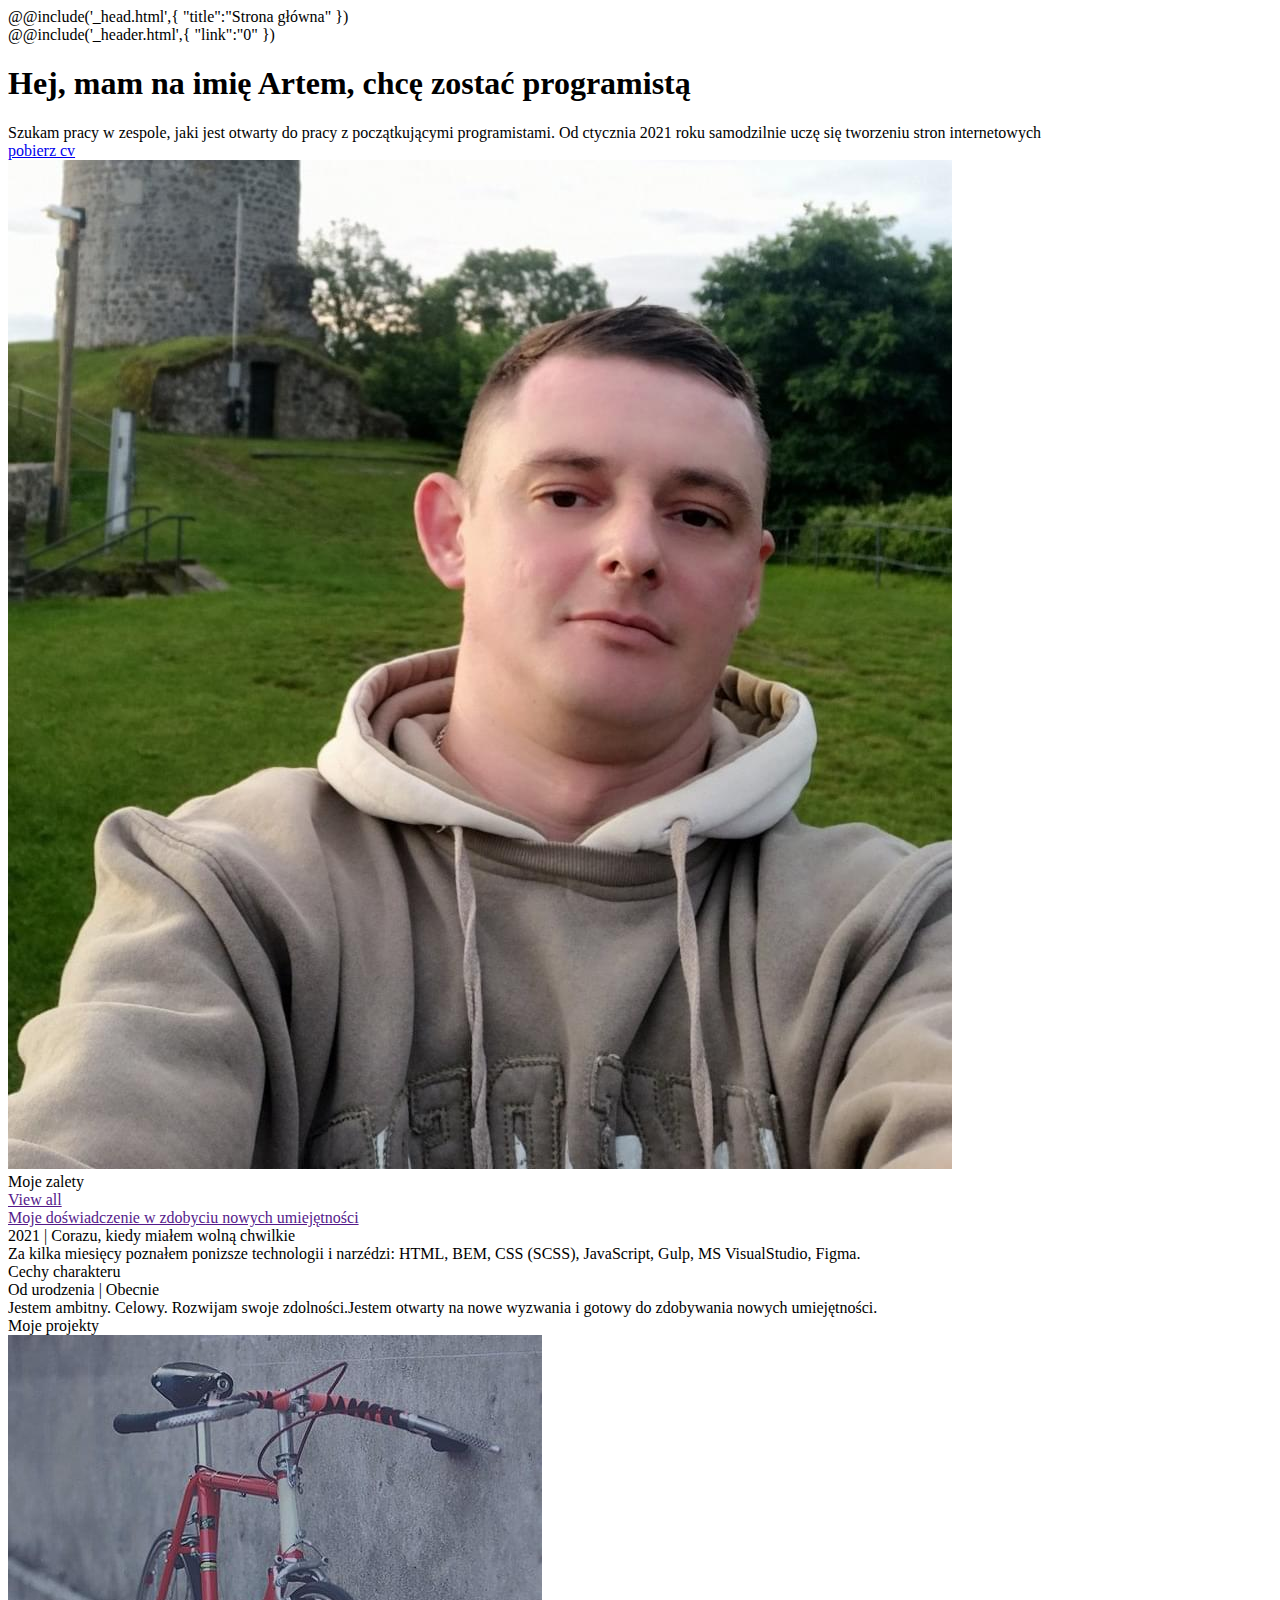
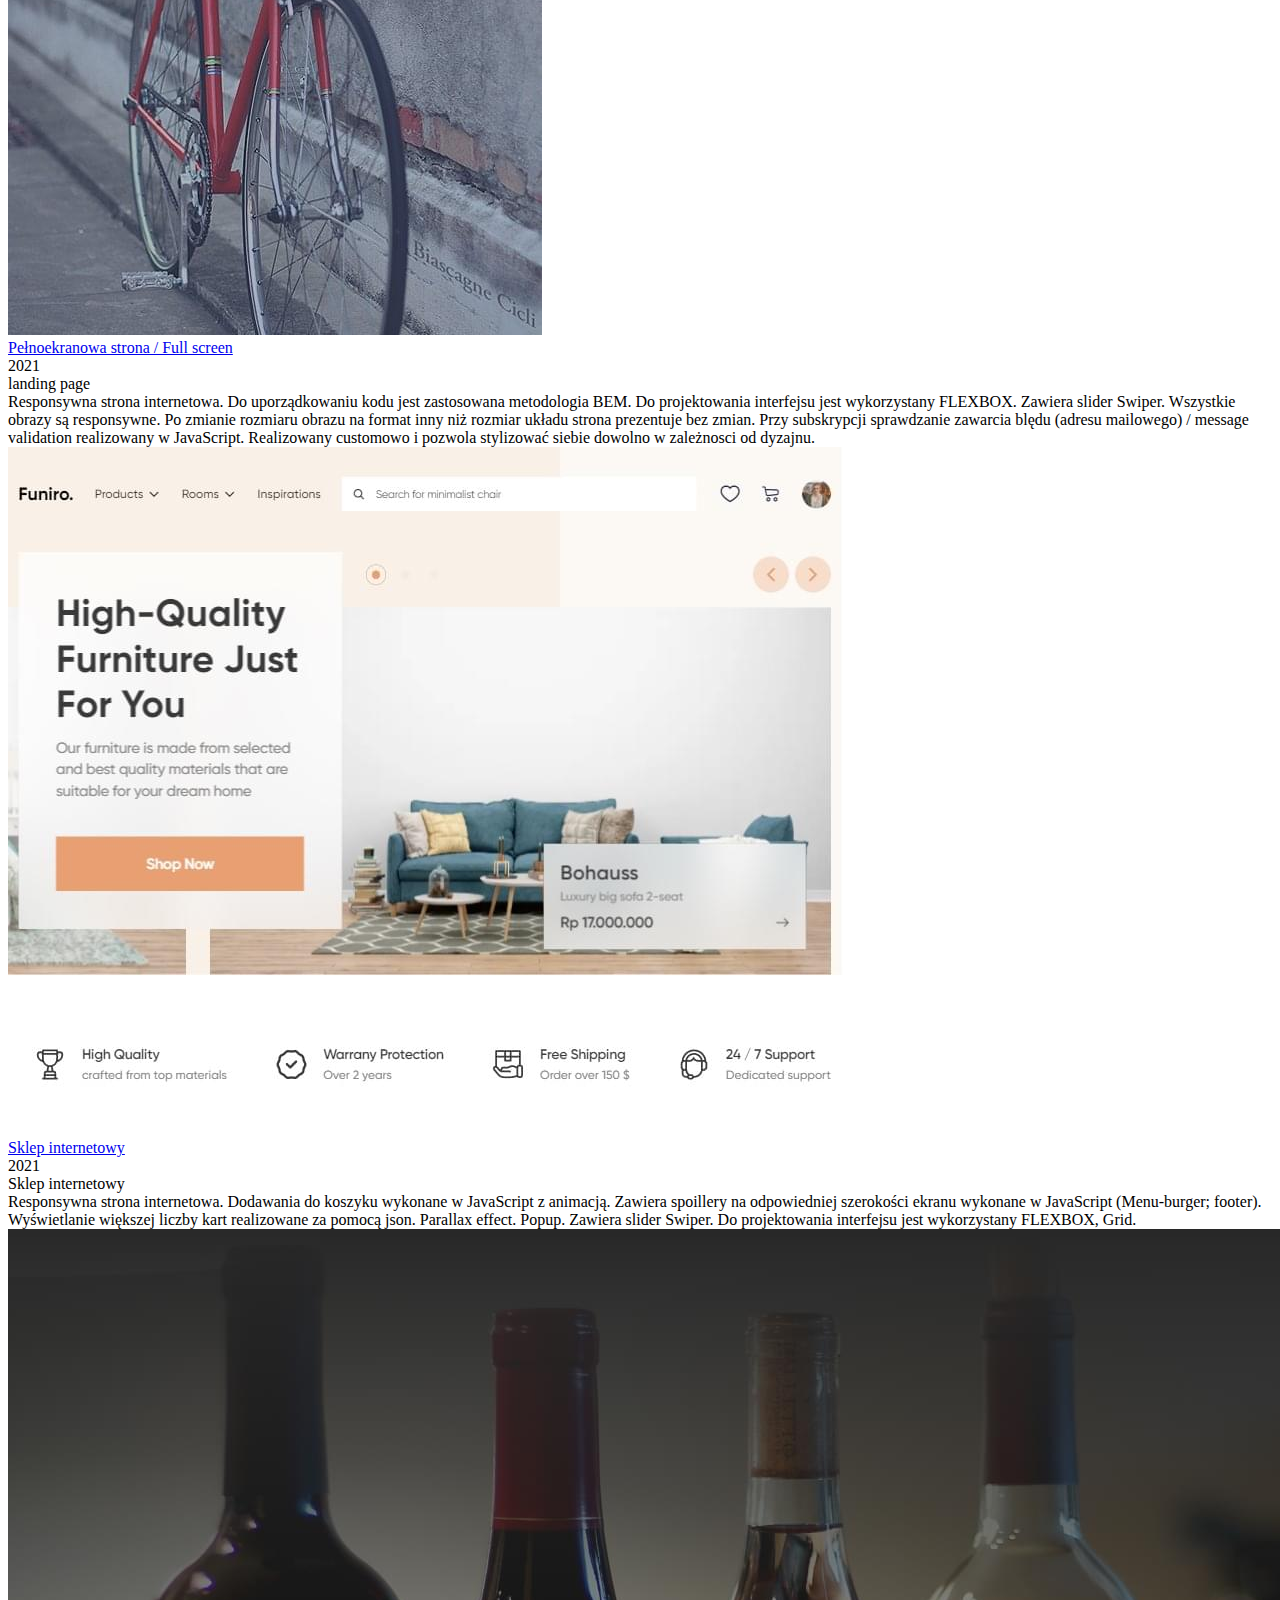
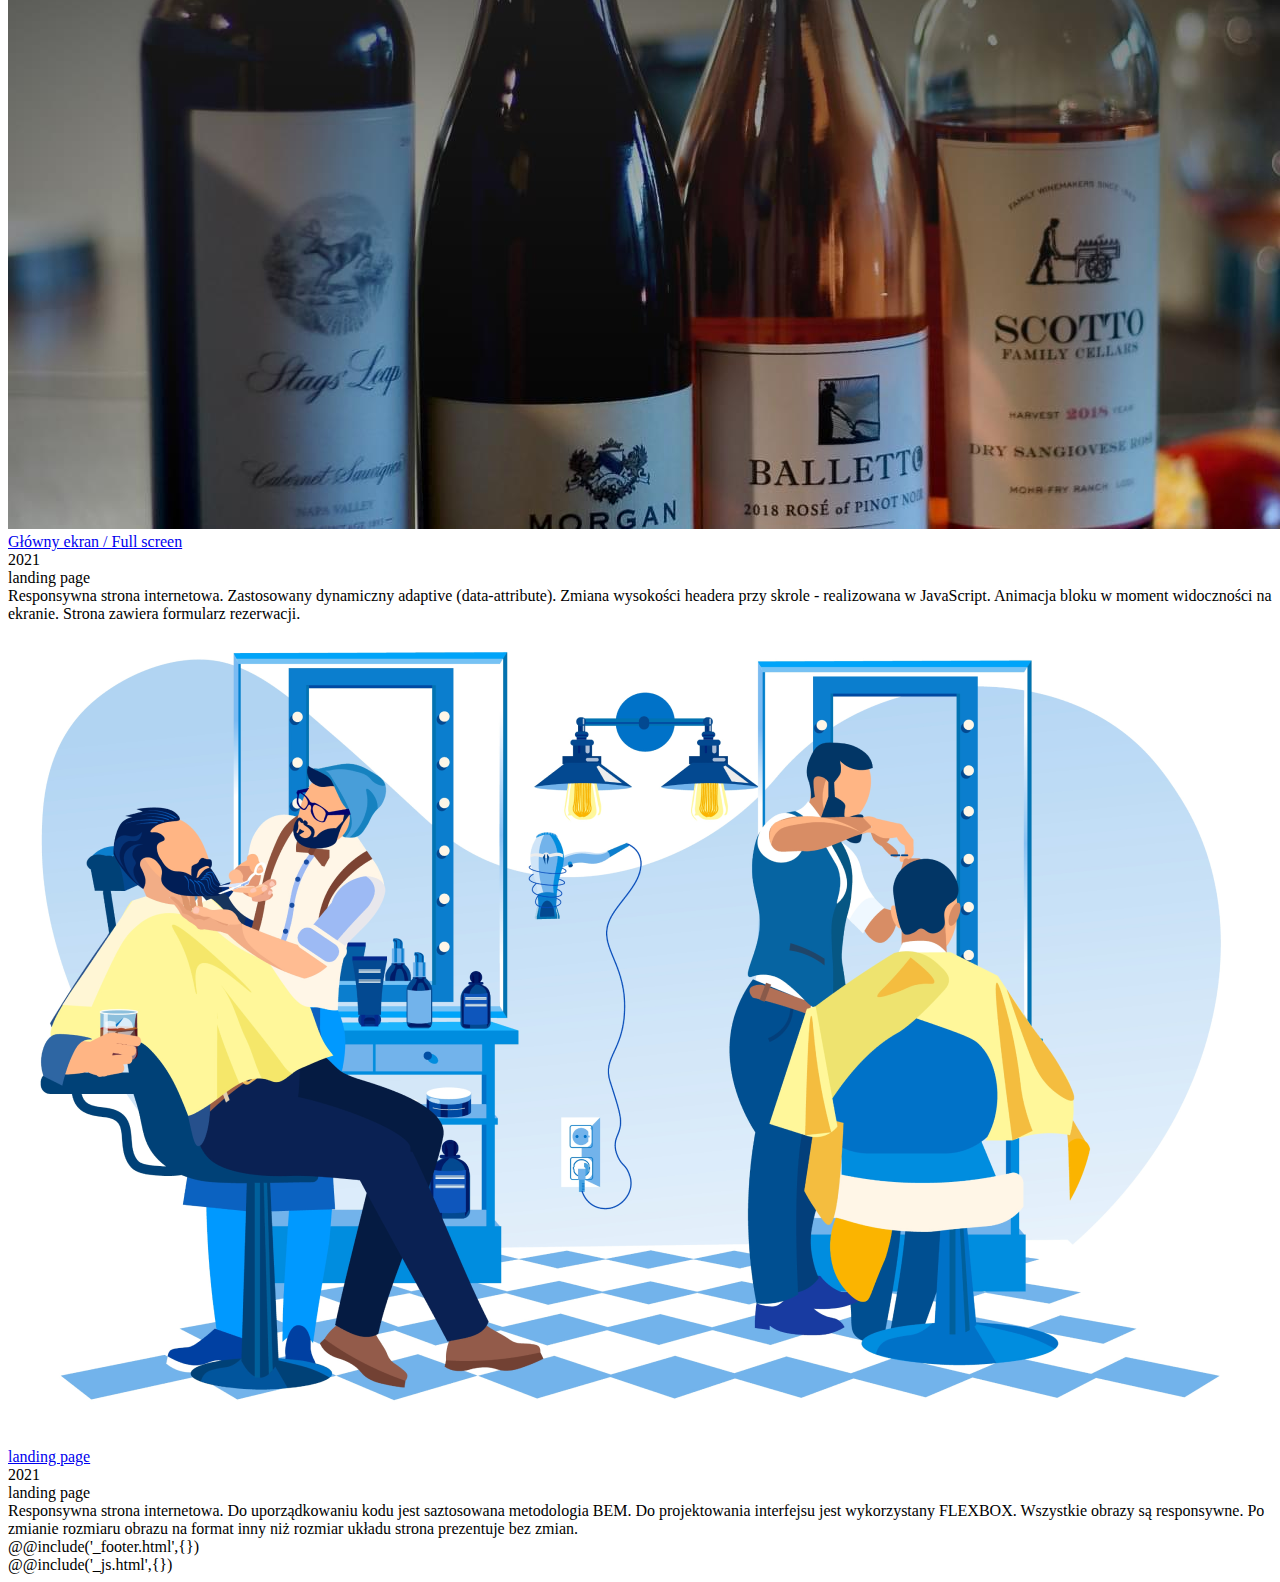
==== commit db2b3c88: "Add files via upload" ====
--- a/index.html
+++ b/index.html
@@ -1,153 +1,117 @@
-<!DOCTYPE html>-<html lang="en">-	 <head>-	<title>Strona główna</title>-	<meta charset="UTF-8">-	<meta name="format-detection" content="telephone=no">-	<link rel="stylesheet" href="css/style.min.css">-	<link rel="shortcut icon" href="favicon.ico">-	<!-- <meta name="robots" content="noindex, nofollow"> -->-	<!-- <meta name="viewport" content="width=device-width, initial-scale=1.0, maximum-scale=1.0, user-scalable=0"> -->-	<meta name="viewport" content="width=device-width, initial-scale=1.0">-</head>-	<body>-		<div class="wrapper">-			<header class="header">-	<div class="header__content">-		<div class="header__menu menu">-			<div class="menu__icon icon-menu">-				<span></span>-				<span></span>-				<span></span>-			</div>-			<nav class="menu__body">-				<ul class="menu__list">-					<li><a href="index.html" class="menu__link _active">Strona główna</a></li>-					<li><a href="works.html" class="menu__link ">Portfolio</a></li>-					<li><a href="blog.html" class="menu__link ">O mnie</a></li>-					<li><a href="kontakt.html" class="menu__link ">Kontakt</a></li>-				</ul>-			</nav>-		</div>-	</div>-</header>-			<main class="page">-			<section class="hello">-				<div class="hello__container _container">-					<div class="hello__content">-						<h1 class="hello__title title">Hej, mam na imię  Artem, сhcę zostać programistą</h1>-						<div class="hello__text text">Szukam pracy w zespole, jaki jest otwarty do pracy z początkującymi programistami.-							Od ctycznia 2021 roku samodzilnie uczę się tworzeniu stron internetowych </div>-						<a class="hello__btn btn" href="files/Artem_Kibenko_CV.pdf" download>pobierz cv</a>-					</div>-					-					<div class="hello__avatar">-						<picture><source srcset="img/hello/avatar.webp" type="image/webp"><img src="img/hello/avatar.jpg" alt=""></picture>-					</div>-				</div>-			</section>-			<section class="recent-posts">-				<div class="recent-posts__container _container">-					<div class="recent-posts__header">-						<div class="recent-posts__title title-posts">Moje zalety</div>-						<a class="recent-posts__view-all" href="">View all</a>-					</div>-					<div class="recent-posts__items">-						<div class="recent-posts__column">-							<div class="recent-posts__item recent-post">-								<a href="" class="recent-post__title">Moje doświadczenie w zdobyciu nowych umiejętności</a>-								<div class="recent-post__info">2021 <span>|</span> Corazu, kiedy miałem wolną chwilkie</div>-								<div class="recent-post__text text">-									Za kilka miesięcy poznałem ponizsze technologii i narzédzi: HTML, BEM, CSS (SCSS), JavaScript, Gulp, MS VisualStudio, Figma.-								</div>-							</div>-						</div>-						<div class="recent-posts__column">-							<div class="recent-posts__item recent-post">-								<div class="recent-post__title">Cechy charakteru</div>-								<div class="recent-post__info">Od urodzenia <span>|</span> Obecnie</div>-								<div class="recent-post__text text">Jestem ambitny. Celowy. Rozwijam swoje zdolności.Jestem otwarty na nowe wyzwania i gotowy do zdobywania nowych umiejętności.</div>-							</div>-						</div>-					</div>-				</div>-			</section>-			<section class="featured-works">-				<div class="featured-works__container _container">-					<div class="featured-works__title title-posts">Moje projekty</div>-					<div class="featured-works__items works">-						<article class="works__item">-							<a href="https://hannakibenko.github.io/Bicycle/" target="_blank" rel="noopener nofollow noreferrer" class="works__image _ibg">-								<picture><source srcset="img/works/1.webp" type="image/webp"><img src="img/works/1.jpg" alt="Work #1"></picture>-							</a>-							<div class="works__body">-								<a href="https://hannakibenko.github.io/Bicycle/" target="_blank" rel="noopener nofollow noreferrer" class="works__title">Pełnoekranowa strona / Full screen</a>-								<div class="works__info">-									<div class="works__year">2021</div>-									<div class="works__category">landing page</div>-								</div>-								<div class="works__text text">Responsywna strona internetowa. Do uporządkowaniu kodu jest zastosowana metodologia BEM. Do projektowania interfejsu jest wykorzystany FLEXBOX. Zawiera slider Swiper. Wszystkie obrazy są responsywne. Po zmianie rozmiaru obrazu na format inny niż rozmiar układu strona prezentuje bez zmian. Przy subskrypcji sprawdzanie zawarcia blędu (adresu mailowego) / message validation realizowany w JavaScript. Realizowany customowo i pozwola stylizować siebie dowolno w zależnosci od dyzajnu.</div>-							</div>-						</article>-						<article class="works__item">-							<a href="https://hannakibenko.github.io/Funiro/" target="_blank" rel="noopener nofollow noreferrer" class="works__image _ibg">-								<picture><source srcset="img/works/5.webp" type="image/webp"><img src="img/works/5.jpg" alt="Work #2"></picture>-							</a>-							<div class="works__body">-								<a href="https://hannakibenko.github.io/Funiro/" target="_blank" rel="noopener nofollow noreferrer" class="works__title">Sklep internetowy</a>-								<div class="works__info">-									<div class="works__year">2021</div>-									<div class="works__category">Sklep internetowy</div>-								</div>-								<div class="works__text text">Responsywna strona internetowa. Dodawania do koszyku wykonane w JavaScript z animacją. Zawiera spoillery na odpowiedniej szerokości ekranu wykonane w JavaScript (Menu-burger; footer). Wyświetlanie większej liczby kart realizowane za pomocą json. Parallax effect. Popup. Zawiera slider Swiper. Do projektowania interfejsu jest wykorzystany FLEXBOX, Grid.</div>-							</div>-						</article>-						<article class="works__item">-							<a href="https://hannakibenko.github.io/Le_corte/" target="_blank" rel="noopener nofollow noreferrer" class="works__image _ibg">-								<picture><source srcset="img/works/2.webp" type="image/webp"><img src="img/works/2.jpg" alt="Work #3"></picture>-							</a>-							<div class="works__body">-								<a href="https://hannakibenko.github.io/Le_corte/" target="_blank" rel="noopener nofollow noreferrer" class="works__title">Głuwny ekran / Full screen</a>-								<div class="works__info">-									<div class="works__year">2021</div>-									<div class="works__category">landing page</div>-								</div>-								<div class="works__text text">Responsywna strona internetowa. Zastosowany dynamiczny adaptive (data-attribute). Zmiana wysokości headera przy skrole - realizowana w JavaScript. Animacja bloku w moment widoczności na ekranie. Strona zawiera formularz rezerwacji.</div>-							</div>-						</article>-						<article class="works__item">-							<a href="https://hannakibenko.github.io/Barber/" target="_blank" rel="noopener nofollow noreferrer" class="works__image _ibg">-								<picture><source srcset="img/works/3.webp" type="image/webp"><img src="img/works/3.png" alt="Work #3"></picture>-							</a>-							<div class="works__body">-								<a href="https://hannakibenko.github.io/Barber/" target="_blank" rel="noopener nofollow noreferrer" class="works__title">landing page</a>-								<div class="works__info">-									<div class="works__year">2021</div>-									<div class="works__category">landing page</div>-								</div>-								<div class="works__text text">Responsywna strona internetowa. Do uporządkowaniu kodu jest saztosowana metodologia BEM. Do projektowania interfejsu jest wykorzystany FLEXBOX. Wszystkie obrazy są responsywne. Po zmianie rozmiaru obrazu na format inny niż rozmiar układu strona prezentuje bez zmian.</div>-							</div>-						</article>-					</div>-				</div>-			</section>-			</main>-			<footer class="footer">-	<div class="footer__content _container">-		<div class="footer__social social">-			<a href="https://www.facebook.com/profile.php?id=100007851462985" target="_blank" rel="noopener nofollow noreferrer" class="social__item _icon-fb"></a>-			<a href="https://www.instagram.com/onemoment_in_the_world/?utm_medium=copy_link" target="_blank" rel="noopener nofollow noreferrer" class="social__item _icon-insta"></a>-			<a href="" class="social__item _icon-twitter"></a>-			<a href="https://www.linkedin.com/in/артем-кибенко-18a407220" target="_blank" rel="noopener nofollow noreferrer" class="social__item _icon-linkedin"></a>-		</div>-		<div class="footer__copy">Copyright ©2021 All rights reserved</div>-	</div>-</footer>-		</div>-		-		<!-- Swiper -->-<!-- <script src="https://unpkg.com/swiper/swiper-bundle.min.js"></script> -->-<script src="js/vendors.min.js"></script>-<script src="js/app.min.js"></script>-	</body>+<!DOCTYPE html>
+<html lang="en">
+	@@include('_head.html',{
+	"title":"Strona główna"
+	})
+	<body>
+		<div class="wrapper">
+			@@include('_header.html',{
+				"link":"0"
+			})
+			<main class="page">
+			<section class="hello">
+				<div class="hello__container _container">
+					<div class="hello__content">
+						<h1 class="hello__title title">Hej, mam na imię  Artem, сhcę zostać programistą</h1>
+						<div class="hello__text text">Szukam pracy w zespole, jaki jest otwarty do pracy z początkującymi programistami.
+							Od ctycznia 2021 roku samodzilnie uczę się tworzeniu stron internetowych </div>
+						<a class="hello__btn btn" href="files/Artem_Kibenko_CV.pdf" download>pobierz cv</a>
+					</div>
+					
+					<div class="hello__avatar">
+						<img src="img/hello/avatar.jpg" alt="">
+					</div>
+				</div>
+			</section>
+			<section class="recent-posts">
+				<div class="recent-posts__container _container">
+					<div class="recent-posts__header">
+						<div class="recent-posts__title title-posts">Moje zalety</div>
+						<a class="recent-posts__view-all" href="">View all</a>
+					</div>
+					<div class="recent-posts__items">
+						<div class="recent-posts__column">
+							<div class="recent-posts__item recent-post">
+								<a href="" class="recent-post__title">Moje doświadczenie w zdobyciu nowych umiejętności</a>
+								<div class="recent-post__info">2021 <span>|</span> Corazu, kiedy miałem wolną chwilkie</div>
+								<div class="recent-post__text text">
+									Za kilka miesięcy poznałem ponizsze technologii i narzédzi: HTML, BEM, CSS (SCSS), JavaScript, Gulp, MS VisualStudio, Figma.
+								</div>
+							</div>
+						</div>
+						<div class="recent-posts__column">
+							<div class="recent-posts__item recent-post">
+								<div class="recent-post__title">Cechy charakteru</div>
+								<div class="recent-post__info">Od urodzenia <span>|</span> Obecnie</div>
+								<div class="recent-post__text text">Jestem ambitny. Celowy. Rozwijam swoje zdolności.Jestem otwarty na nowe wyzwania i gotowy do zdobywania nowych umiejętności.</div>
+							</div>
+						</div>
+					</div>
+				</div>
+			</section>
+			<section class="featured-works">
+				<div class="featured-works__container _container">
+					<div class="featured-works__title title-posts">Moje projekty</div>
+					<div class="featured-works__items works">
+						<article class="works__item">
+							<a href="https://hannakibenko.github.io/Bicycle/" target="_blank" rel="noopener nofollow noreferrer" class="works__image _ibg">
+								<img src="img/works/1.jpg" alt="Work #1">
+							</a>
+							<div class="works__body">
+								<a href="https://hannakibenko.github.io/Bicycle/" target="_blank" rel="noopener nofollow noreferrer" class="works__title">Pełnoekranowa strona / Full screen</a>
+								<div class="works__info">
+									<div class="works__year">2021</div>
+									<div class="works__category">landing page</div>
+								</div>
+								<div class="works__text text">Responsywna strona internetowa. Do uporządkowaniu kodu jest zastosowana metodologia BEM. Do projektowania interfejsu jest wykorzystany FLEXBOX. Zawiera slider Swiper. Wszystkie obrazy są responsywne. Po zmianie rozmiaru obrazu na format inny niż rozmiar układu strona prezentuje bez zmian. Przy subskrypcji sprawdzanie zawarcia blędu (adresu mailowego) / message validation realizowany w JavaScript. Realizowany customowo i pozwola stylizować siebie dowolno w zależnosci od dyzajnu.</div>
+							</div>
+						</article>
+						<article class="works__item">
+							<a href="https://hannakibenko.github.io/Funiro/" target="_blank" rel="noopener nofollow noreferrer" class="works__image _ibg">
+								<img src="img/works/5.jpg" alt="Work #2">
+							</a>
+							<div class="works__body">
+								<a href="https://hannakibenko.github.io/Funiro/" target="_blank" rel="noopener nofollow noreferrer" class="works__title">Sklep internetowy</a>
+								<div class="works__info">
+									<div class="works__year">2021</div>
+									<div class="works__category">Sklep internetowy</div>
+								</div>
+								<div class="works__text text">Responsywna strona internetowa. Dodawania do koszyku wykonane w JavaScript z animacją. Zawiera spoillery na odpowiedniej szerokości ekranu wykonane w JavaScript (Menu-burger; footer). Wyświetlanie większej liczby kart realizowane za pomocą json. Parallax effect. Popup. Zawiera slider Swiper. Do projektowania interfejsu jest wykorzystany FLEXBOX, Grid.</div>
+							</div>
+						</article>
+						<article class="works__item">
+							<a href="https://hannakibenko.github.io/Le_corte/" target="_blank" rel="noopener nofollow noreferrer" class="works__image _ibg">
+								<img src="img/works/2.jpg" alt="Work #3">
+							</a>
+							<div class="works__body">
+								<a href="https://hannakibenko.github.io/Le_corte/" target="_blank" rel="noopener nofollow noreferrer" class="works__title">Główny ekran / Full screen</a>
+								<div class="works__info">
+									<div class="works__year">2021</div>
+									<div class="works__category">landing page</div>
+								</div>
+								<div class="works__text text">Responsywna strona internetowa. Zastosowany dynamiczny adaptive (data-attribute). Zmiana wysokości headera przy skrole - realizowana w JavaScript. Animacja bloku w moment widoczności na ekranie. Strona zawiera formularz rezerwacji.</div>
+							</div>
+						</article>
+						<article class="works__item">
+							<a href="https://hannakibenko.github.io/Barber/" target="_blank" rel="noopener nofollow noreferrer" class="works__image _ibg">
+								<img src="img/works/3.png" alt="Work #3">
+							</a>
+							<div class="works__body">
+								<a href="https://hannakibenko.github.io/Barber/" target="_blank" rel="noopener nofollow noreferrer" class="works__title">landing page</a>
+								<div class="works__info">
+									<div class="works__year">2021</div>
+									<div class="works__category">landing page</div>
+								</div>
+								<div class="works__text text">Responsywna strona internetowa. Do uporządkowaniu kodu jest saztosowana metodologia BEM. Do projektowania interfejsu jest wykorzystany FLEXBOX. Wszystkie obrazy są responsywne. Po zmianie rozmiaru obrazu na format inny niż rozmiar układu strona prezentuje bez zmian.</div>
+							</div>
+						</article>
+					</div>
+				</div>
+			</section>
+			</main>
+			@@include('_footer.html',{})
+		</div>
+		
+		@@include('_js.html',{})
+	</body>
 </html>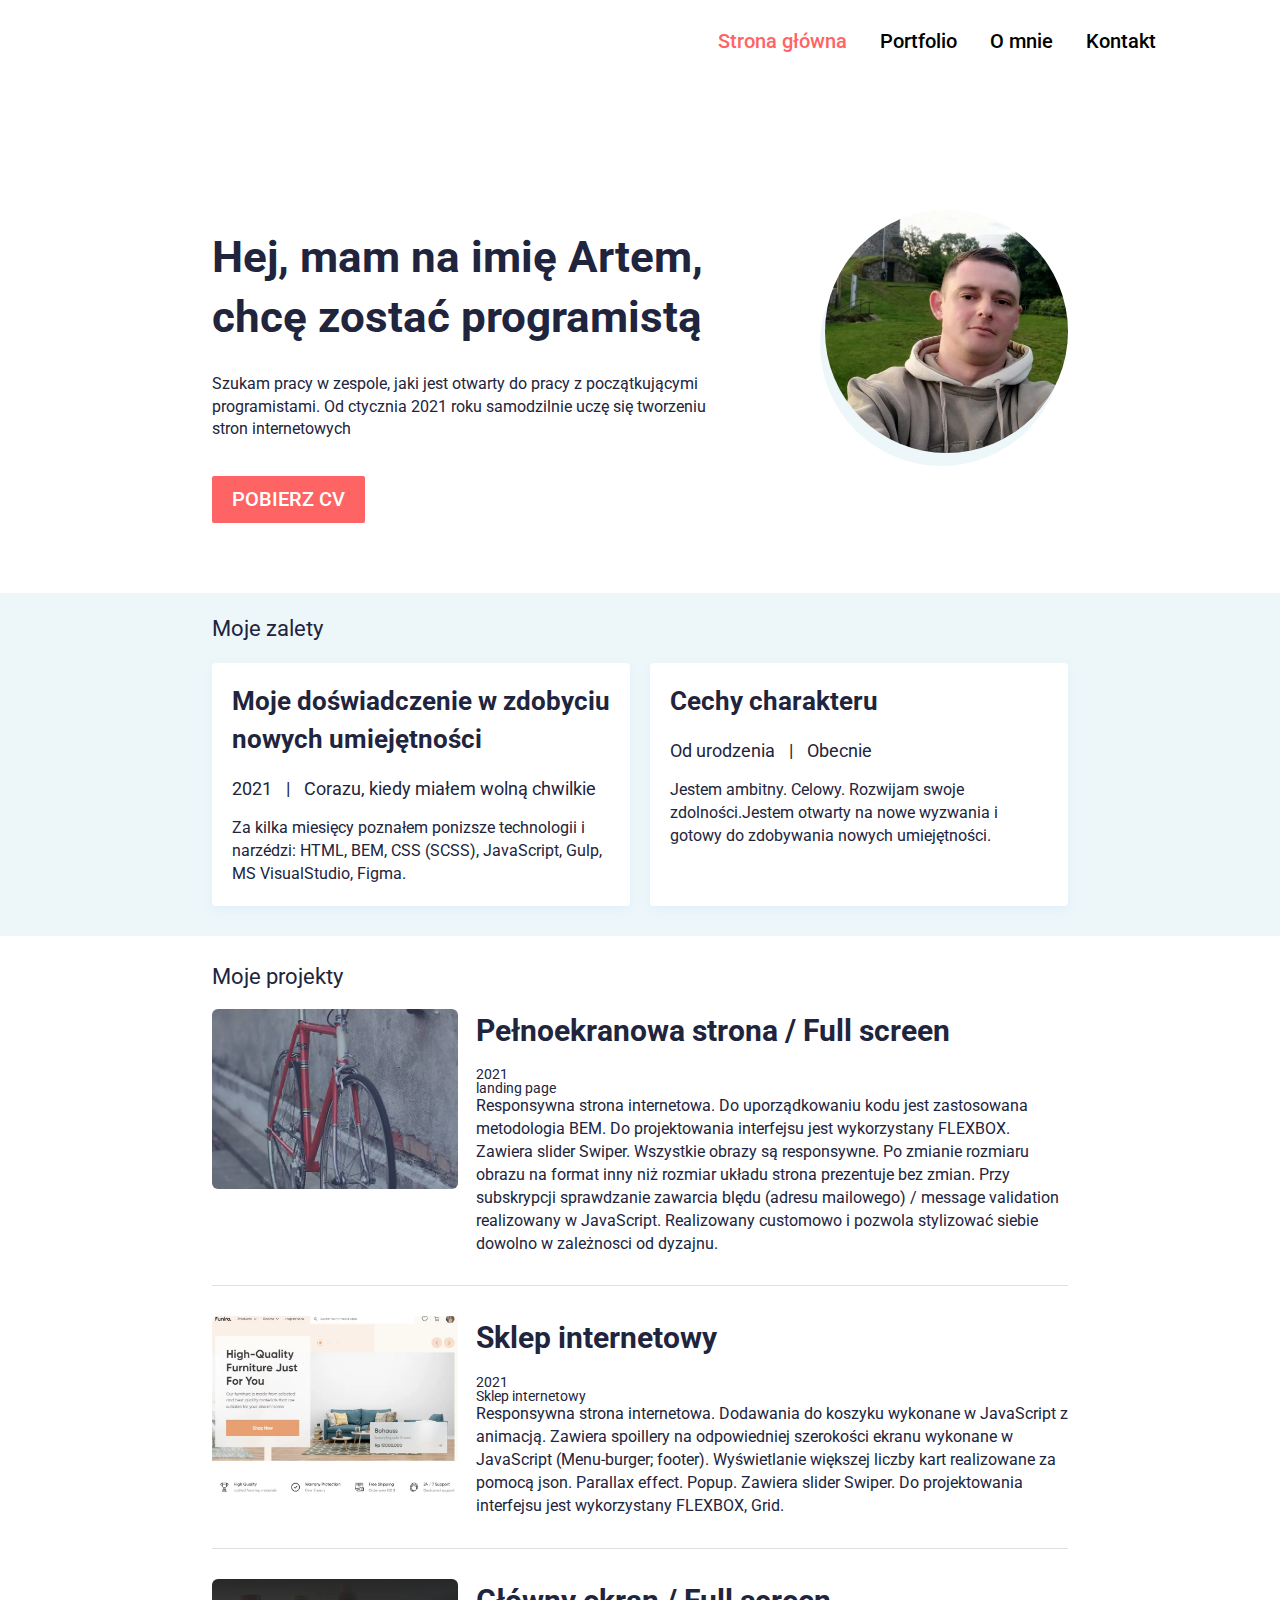
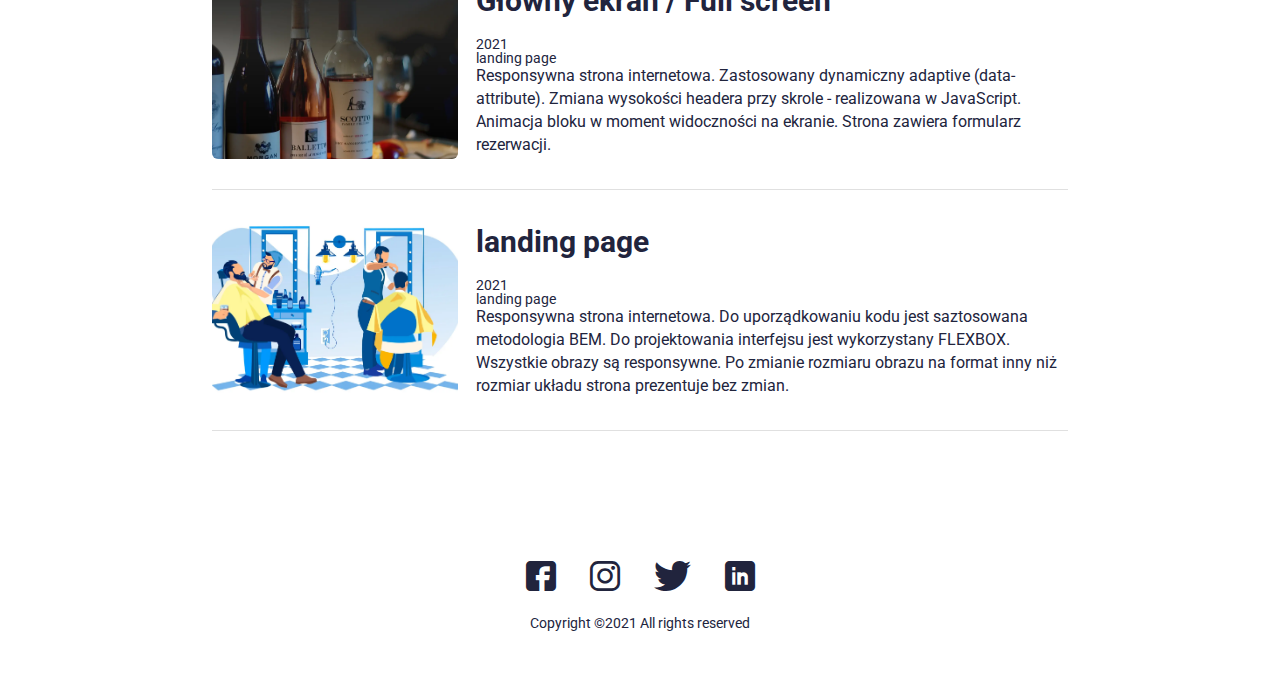
==== commit b19754f4: "Add files via upload" ====
--- a/index.html
+++ b/index.html
@@ -1,117 +1,153 @@
-<!DOCTYPE html>
-<html lang="en">
-	@@include('_head.html',{
-	"title":"Strona główna"
-	})
-	<body>
-		<div class="wrapper">
-			@@include('_header.html',{
-				"link":"0"
-			})
-			<main class="page">
-			<section class="hello">
-				<div class="hello__container _container">
-					<div class="hello__content">
-						<h1 class="hello__title title">Hej, mam na imię  Artem, сhcę zostać programistą</h1>
-						<div class="hello__text text">Szukam pracy w zespole, jaki jest otwarty do pracy z początkującymi programistami.
-							Od ctycznia 2021 roku samodzilnie uczę się tworzeniu stron internetowych </div>
-						<a class="hello__btn btn" href="files/Artem_Kibenko_CV.pdf" download>pobierz cv</a>
-					</div>
-					
-					<div class="hello__avatar">
-						<img src="img/hello/avatar.jpg" alt="">
-					</div>
-				</div>
-			</section>
-			<section class="recent-posts">
-				<div class="recent-posts__container _container">
-					<div class="recent-posts__header">
-						<div class="recent-posts__title title-posts">Moje zalety</div>
-						<a class="recent-posts__view-all" href="">View all</a>
-					</div>
-					<div class="recent-posts__items">
-						<div class="recent-posts__column">
-							<div class="recent-posts__item recent-post">
-								<a href="" class="recent-post__title">Moje doświadczenie w zdobyciu nowych umiejętności</a>
-								<div class="recent-post__info">2021 <span>|</span> Corazu, kiedy miałem wolną chwilkie</div>
-								<div class="recent-post__text text">
-									Za kilka miesięcy poznałem ponizsze technologii i narzédzi: HTML, BEM, CSS (SCSS), JavaScript, Gulp, MS VisualStudio, Figma.
-								</div>
-							</div>
-						</div>
-						<div class="recent-posts__column">
-							<div class="recent-posts__item recent-post">
-								<div class="recent-post__title">Cechy charakteru</div>
-								<div class="recent-post__info">Od urodzenia <span>|</span> Obecnie</div>
-								<div class="recent-post__text text">Jestem ambitny. Celowy. Rozwijam swoje zdolności.Jestem otwarty na nowe wyzwania i gotowy do zdobywania nowych umiejętności.</div>
-							</div>
-						</div>
-					</div>
-				</div>
-			</section>
-			<section class="featured-works">
-				<div class="featured-works__container _container">
-					<div class="featured-works__title title-posts">Moje projekty</div>
-					<div class="featured-works__items works">
-						<article class="works__item">
-							<a href="https://hannakibenko.github.io/Bicycle/" target="_blank" rel="noopener nofollow noreferrer" class="works__image _ibg">
-								<img src="img/works/1.jpg" alt="Work #1">
-							</a>
-							<div class="works__body">
-								<a href="https://hannakibenko.github.io/Bicycle/" target="_blank" rel="noopener nofollow noreferrer" class="works__title">Pełnoekranowa strona / Full screen</a>
-								<div class="works__info">
-									<div class="works__year">2021</div>
-									<div class="works__category">landing page</div>
-								</div>
-								<div class="works__text text">Responsywna strona internetowa. Do uporządkowaniu kodu jest zastosowana metodologia BEM. Do projektowania interfejsu jest wykorzystany FLEXBOX. Zawiera slider Swiper. Wszystkie obrazy są responsywne. Po zmianie rozmiaru obrazu na format inny niż rozmiar układu strona prezentuje bez zmian. Przy subskrypcji sprawdzanie zawarcia blędu (adresu mailowego) / message validation realizowany w JavaScript. Realizowany customowo i pozwola stylizować siebie dowolno w zależnosci od dyzajnu.</div>
-							</div>
-						</article>
-						<article class="works__item">
-							<a href="https://hannakibenko.github.io/Funiro/" target="_blank" rel="noopener nofollow noreferrer" class="works__image _ibg">
-								<img src="img/works/5.jpg" alt="Work #2">
-							</a>
-							<div class="works__body">
-								<a href="https://hannakibenko.github.io/Funiro/" target="_blank" rel="noopener nofollow noreferrer" class="works__title">Sklep internetowy</a>
-								<div class="works__info">
-									<div class="works__year">2021</div>
-									<div class="works__category">Sklep internetowy</div>
-								</div>
-								<div class="works__text text">Responsywna strona internetowa. Dodawania do koszyku wykonane w JavaScript z animacją. Zawiera spoillery na odpowiedniej szerokości ekranu wykonane w JavaScript (Menu-burger; footer). Wyświetlanie większej liczby kart realizowane za pomocą json. Parallax effect. Popup. Zawiera slider Swiper. Do projektowania interfejsu jest wykorzystany FLEXBOX, Grid.</div>
-							</div>
-						</article>
-						<article class="works__item">
-							<a href="https://hannakibenko.github.io/Le_corte/" target="_blank" rel="noopener nofollow noreferrer" class="works__image _ibg">
-								<img src="img/works/2.jpg" alt="Work #3">
-							</a>
-							<div class="works__body">
-								<a href="https://hannakibenko.github.io/Le_corte/" target="_blank" rel="noopener nofollow noreferrer" class="works__title">Główny ekran / Full screen</a>
-								<div class="works__info">
-									<div class="works__year">2021</div>
-									<div class="works__category">landing page</div>
-								</div>
-								<div class="works__text text">Responsywna strona internetowa. Zastosowany dynamiczny adaptive (data-attribute). Zmiana wysokości headera przy skrole - realizowana w JavaScript. Animacja bloku w moment widoczności na ekranie. Strona zawiera formularz rezerwacji.</div>
-							</div>
-						</article>
-						<article class="works__item">
-							<a href="https://hannakibenko.github.io/Barber/" target="_blank" rel="noopener nofollow noreferrer" class="works__image _ibg">
-								<img src="img/works/3.png" alt="Work #3">
-							</a>
-							<div class="works__body">
-								<a href="https://hannakibenko.github.io/Barber/" target="_blank" rel="noopener nofollow noreferrer" class="works__title">landing page</a>
-								<div class="works__info">
-									<div class="works__year">2021</div>
-									<div class="works__category">landing page</div>
-								</div>
-								<div class="works__text text">Responsywna strona internetowa. Do uporządkowaniu kodu jest saztosowana metodologia BEM. Do projektowania interfejsu jest wykorzystany FLEXBOX. Wszystkie obrazy są responsywne. Po zmianie rozmiaru obrazu na format inny niż rozmiar układu strona prezentuje bez zmian.</div>
-							</div>
-						</article>
-					</div>
-				</div>
-			</section>
-			</main>
-			@@include('_footer.html',{})
-		</div>
-		
-		@@include('_js.html',{})
-	</body>
+<!DOCTYPE html>+<html lang="en">+	 <head>+	<title>Strona główna</title>+	<meta charset="UTF-8">+	<meta name="format-detection" content="telephone=no">+	<link rel="stylesheet" href="css/style.min.css">+	<link rel="shortcut icon" href="favicon.ico">+	<!-- <meta name="robots" content="noindex, nofollow"> -->+	<!-- <meta name="viewport" content="width=device-width, initial-scale=1.0, maximum-scale=1.0, user-scalable=0"> -->+	<meta name="viewport" content="width=device-width, initial-scale=1.0">+</head>+	<body>+		<div class="wrapper">+			<header class="header">+	<div class="header__content">+		<div class="header__menu menu">+			<div class="menu__icon icon-menu">+				<span></span>+				<span></span>+				<span></span>+			</div>+			<nav class="menu__body">+				<ul class="menu__list">+					<li><a href="index.html" class="menu__link _active">Strona główna</a></li>+					<li><a href="works.html" class="menu__link ">Portfolio</a></li>+					<li><a href="blog.html" class="menu__link ">O mnie</a></li>+					<li><a href="kontakt.html" class="menu__link ">Kontakt</a></li>+				</ul>+			</nav>+		</div>+	</div>+</header>+			<main class="page">+			<section class="hello">+				<div class="hello__container _container">+					<div class="hello__content">+						<h1 class="hello__title title">Hej, mam na imię  Artem, сhcę zostać programistą</h1>+						<div class="hello__text text">Szukam pracy w zespole, jaki jest otwarty do pracy z początkującymi programistami.+							Od ctycznia 2021 roku samodzilnie uczę się tworzeniu stron internetowych </div>+						<a class="hello__btn btn" href="files/Artem_Kibenko_CV.pdf" download>pobierz cv</a>+					</div>+					+					<div class="hello__avatar">+						<picture><source srcset="img/hello/avatar.webp" type="image/webp"><img src="img/hello/avatar.jpg" alt=""></picture>+					</div>+				</div>+			</section>+			<section class="recent-posts">+				<div class="recent-posts__container _container">+					<div class="recent-posts__header">+						<div class="recent-posts__title title-posts">Moje zalety</div>+						<a class="recent-posts__view-all" href="">View all</a>+					</div>+					<div class="recent-posts__items">+						<div class="recent-posts__column">+							<div class="recent-posts__item recent-post">+								<a href="" class="recent-post__title">Moje doświadczenie w zdobyciu nowych umiejętności</a>+								<div class="recent-post__info">2021 <span>|</span> Corazu, kiedy miałem wolną chwilkie</div>+								<div class="recent-post__text text">+									Za kilka miesięcy poznałem ponizsze technologii i narzédzi: HTML, BEM, CSS (SCSS), JavaScript, Gulp, MS VisualStudio, Figma.+								</div>+							</div>+						</div>+						<div class="recent-posts__column">+							<div class="recent-posts__item recent-post">+								<div class="recent-post__title">Cechy charakteru</div>+								<div class="recent-post__info">Od urodzenia <span>|</span> Obecnie</div>+								<div class="recent-post__text text">Jestem ambitny. Celowy. Rozwijam swoje zdolności.Jestem otwarty na nowe wyzwania i gotowy do zdobywania nowych umiejętności.</div>+							</div>+						</div>+					</div>+				</div>+			</section>+			<section class="featured-works">+				<div class="featured-works__container _container">+					<div class="featured-works__title title-posts">Moje projekty</div>+					<div class="featured-works__items works">+						<article class="works__item">+							<a href="https://hannakibenko.github.io/Bicycle/" target="_blank" rel="noopener nofollow noreferrer" class="works__image _ibg">+								<picture><source srcset="img/works/1.webp" type="image/webp"><img src="img/works/1.jpg" alt="Work #1"></picture>+							</a>+							<div class="works__body">+								<a href="https://hannakibenko.github.io/Bicycle/" target="_blank" rel="noopener nofollow noreferrer" class="works__title">Pełnoekranowa strona / Full screen</a>+								<div class="works__info">+									<div class="works__year">2021</div>+									<div class="works__category">landing page</div>+								</div>+								<div class="works__text text">Responsywna strona internetowa. Do uporządkowaniu kodu jest zastosowana metodologia BEM. Do projektowania interfejsu jest wykorzystany FLEXBOX. Zawiera slider Swiper. Wszystkie obrazy są responsywne. Po zmianie rozmiaru obrazu na format inny niż rozmiar układu strona prezentuje bez zmian. Przy subskrypcji sprawdzanie zawarcia blędu (adresu mailowego) / message validation realizowany w JavaScript. Realizowany customowo i pozwola stylizować siebie dowolno w zależnosci od dyzajnu.</div>+							</div>+						</article>+						<article class="works__item">+							<a href="https://hannakibenko.github.io/Funiro/" target="_blank" rel="noopener nofollow noreferrer" class="works__image _ibg">+								<picture><source srcset="img/works/5.webp" type="image/webp"><img src="img/works/5.jpg" alt="Work #2"></picture>+							</a>+							<div class="works__body">+								<a href="https://hannakibenko.github.io/Funiro/" target="_blank" rel="noopener nofollow noreferrer" class="works__title">Sklep internetowy</a>+								<div class="works__info">+									<div class="works__year">2021</div>+									<div class="works__category">Sklep internetowy</div>+								</div>+								<div class="works__text text">Responsywna strona internetowa. Dodawania do koszyku wykonane w JavaScript z animacją. Zawiera spoillery na odpowiedniej szerokości ekranu wykonane w JavaScript (Menu-burger; footer). Wyświetlanie większej liczby kart realizowane za pomocą json. Parallax effect. Popup. Zawiera slider Swiper. Do projektowania interfejsu jest wykorzystany FLEXBOX, Grid.</div>+							</div>+						</article>+						<article class="works__item">+							<a href="https://hannakibenko.github.io/Le_corte/" target="_blank" rel="noopener nofollow noreferrer" class="works__image _ibg">+								<picture><source srcset="img/works/2.webp" type="image/webp"><img src="img/works/2.jpg" alt="Work #3"></picture>+							</a>+							<div class="works__body">+								<a href="https://hannakibenko.github.io/Le_corte/" target="_blank" rel="noopener nofollow noreferrer" class="works__title">Główny ekran / Full screen</a>+								<div class="works__info">+									<div class="works__year">2021</div>+									<div class="works__category">landing page</div>+								</div>+								<div class="works__text text">Responsywna strona internetowa. Zastosowany dynamiczny adaptive (data-attribute). Zmiana wysokości headera przy skrole - realizowana w JavaScript. Animacja bloku w moment widoczności na ekranie. Strona zawiera formularz rezerwacji.</div>+							</div>+						</article>+						<article class="works__item">+							<a href="https://hannakibenko.github.io/Barber/" target="_blank" rel="noopener nofollow noreferrer" class="works__image _ibg">+								<picture><source srcset="img/works/3.webp" type="image/webp"><img src="img/works/3.png" alt="Work #3"></picture>+							</a>+							<div class="works__body">+								<a href="https://hannakibenko.github.io/Barber/" target="_blank" rel="noopener nofollow noreferrer" class="works__title">landing page</a>+								<div class="works__info">+									<div class="works__year">2021</div>+									<div class="works__category">landing page</div>+								</div>+								<div class="works__text text">Responsywna strona internetowa. Do uporządkowaniu kodu jest saztosowana metodologia BEM. Do projektowania interfejsu jest wykorzystany FLEXBOX. Wszystkie obrazy są responsywne. Po zmianie rozmiaru obrazu na format inny niż rozmiar układu strona prezentuje bez zmian.</div>+							</div>+						</article>+					</div>+				</div>+			</section>+			</main>+			<footer class="footer">+	<div class="footer__content _container">+		<div class="footer__social social">+			<a href="https://www.facebook.com/profile.php?id=100007851462985" target="_blank" rel="noopener nofollow noreferrer" class="social__item _icon-fb"></a>+			<a href="https://www.instagram.com/onemoment_in_the_world/?utm_medium=copy_link" target="_blank" rel="noopener nofollow noreferrer" class="social__item _icon-insta"></a>+			<a href="" class="social__item _icon-twitter"></a>+			<a href="https://www.linkedin.com/in/артем-кибенко-18a407220" target="_blank" rel="noopener nofollow noreferrer" class="social__item _icon-linkedin"></a>+		</div>+		<div class="footer__copy">Copyright ©2021 All rights reserved</div>+	</div>+</footer>+		</div>+		+		<!-- Swiper -->+<!-- <script src="https://unpkg.com/swiper/swiper-bundle.min.js"></script> -->+<script src="js/vendors.min.js"></script>+<script src="js/app.min.js"></script>+	</body> </html>--- a/css/style.min.css
+++ b/css/style.min.css
@@ -0,0 +1 @@
+@charset "UTF-8";@import url(https://fonts.googleapis.com/css?family=Roboto:regular,500,700,900&display=swap);@font-face{font-family:icons;font-display:swap;src:url(../fonts/icons.woff) format("woff"),url(../fonts/icons.woff2) format("woff2");font-weight:400;font-style:normal}@font-face{font-family:icons;font-display:swap;src:url(../fonts/icons.woff) format("woff"),url(../fonts/icons.woff2#icons) format("woff2");font-weight:400;font-style:normal;font-display:block}[class*=" _icon-"]:before,[class^="_icon-"]:before{font-family:icons;font-style:normal;font-weight:400;font-variant:normal;text-transform:none;line-height:1;-webkit-font-smoothing:antialiased;-moz-osx-font-smoothing:grayscale}[class*=" _icon-"]:before,[class^="_icon-"]:before{display:block}._icon-fb:before{content:"\e905"}._icon-twitter:before{content:"\e906"}._icon-insta:before{content:"\e907"}._icon-linkedin:before{content:"\e908"}*{padding:0;margin:0;border:0}*,:after,:before{-webkit-box-sizing:border-box;box-sizing:border-box}:active,:focus{outline:0}a:active,a:focus{outline:0}aside,footer,header,nav,section{display:block}body,html{height:100%;min-width:320px}body{line-height:1;font-family:Roboto;-ms-text-size-adjust:100%;-moz-text-size-adjust:100%;-webkit-text-size-adjust:100%}button,input,textarea{font-family:Roboto}input::-ms-clear{display:none}button{cursor:pointer}button::-moz-focus-inner{padding:0;border:0}a,a:visited{text-decoration:none}a:hover{text-decoration:none}ul li{list-style:none}img{vertical-align:top}h1,h2,h3,h4,h5,h6{font-weight:inherit;font-size:inherit}body{color:#21243d;font-size:14px}body._lock{overflow:hidden}.wrapper{width:100%;min-height:100%;overflow:hidden;display:-webkit-box;display:-ms-flexbox;display:flex;-webkit-box-orient:vertical;-webkit-box-direction:normal;-ms-flex-direction:column;flex-direction:column}._container{max-width:856px;margin:0 auto}.btn{font-weight:500;font-size:20px;line-height:145%;-webkit-box-align:center;-ms-flex-align:center;align-items:center;-webkit-box-pack:center;-ms-flex-pack:center;justify-content:center;text-align:center;color:#fff;padding:0 20px;height:47px;background-color:#ff6464;border-radius:2px;display:-webkit-inline-box;display:-ms-inline-flexbox;display:inline-flex;-webkit-transition:background-color .3s ease 0s;-o-transition:background-color .3s ease 0s;transition:background-color .3s ease 0s}.btn._fw{width:100%}.select{position:relative}.select__item{position:relative}.select__title{color:#000;border:1px solid #d9d9d9;background-color:#fff;cursor:pointer;border-radius:4px}.select__value{display:-webkit-box;display:-ms-flexbox;display:flex;font-size:14px;height:30px;padding:0 15px;-webkit-box-align:center;-ms-flex-align:center;align-items:center;-webkit-box-pack:justify;-ms-flex-pack:justify;justify-content:space-between;-webkit-box-orient:horizontal;-webkit-box-direction:reverse;-ms-flex-direction:row-reverse;flex-direction:row-reverse}.select__value span{height:1em;overflow:hidden;display:-webkit-box;-webkit-line-clamp:1;-webkit-box-orient:vertical}.select__value:before{content:"";display:inline-block;-webkit-transition:all .3s ease 0s;-o-transition:all .3s ease 0s;transition:all .3s ease 0s;width:11px;height:7px;background:url(../img/icons/select.svg) center/100% no-repeat}.select__input{width:100%;background-color:transparent;height:100%}.select__options{color:#000;display:none;position:absolute;top:29px;border-radius:0 0 4px 4px;min-width:100%;left:0;background-color:#fff;border-top:0;border:1px solid #d9d9d9;border-top:0;font-size:14px;padding:10px 0 5px 0}.select__option{cursor:pointer;padding:5px 15px;margin:0}.select._active{z-index:5}.select._active .select__value:before{-webkit-transform:rotate(-180deg);-ms-transform:rotate(-180deg);transform:rotate(-180deg)}.select._active .select__options{display:block}input[type=email],input[type=tel],input[type=text],textarea{-webkit-appearance:none;-moz-appearance:none;appearance:none}.input{border-radius:0!important;width:100%;display:block;padding:0 20px}textarea.input{resize:none;padding:0 0}.checkbox{position:relative}.checkbox__input{position:absolute;width:0;height:0;opacity:0;visibility:hidden}.checkbox__input:checked+.checkbox__text:before{background:#fff url(../img/icons/check.svg) center no-repeat}.checkbox__text{display:-webkit-inline-box;display:-ms-inline-flexbox;display:inline-flex;-webkit-box-align:center;-ms-flex-align:center;align-items:center;position:relative;font-size:16px;color:#fff;letter-spacing:-.3px;line-height:calc(20 / 16);cursor:pointer}.checkbox__text:before{content:"";-ms-flex-item-align:start;align-self:flex-start;margin:0 14px 0 0;-webkit-box-flex:0;-ms-flex:0 0 20px;flex:0 0 20px;left:0;top:0;width:20px;height:18px;background:#fff;border:1px solid #a7a9ac}.checkbox a{color:#fff;text-decoration:underline}.checkbox._error .checkbox__text:before{border:1px solid #ee1212}.options{display:-webkit-box;display:-ms-flexbox;display:flex;-webkit-box-orient:vertical;-webkit-box-direction:normal;-ms-flex-direction:column;flex-direction:column;-webkit-box-align:start;-ms-flex-align:start;align-items:flex-start}.options__item{position:relative;cursor:pointer}.options__input{position:absolute;width:0;height:0;opacity:0;left:0;top:0;visibility:hidden}.options__input:checked+.options__text:after{-webkit-transform:scale(1);-ms-transform:scale(1);transform:scale(1)}.options__text{display:-webkit-inline-box;display:-ms-inline-flexbox;display:inline-flex;-webkit-box-align:center;-ms-flex-align:center;align-items:center;position:relative;font-size:16px;color:#fff;letter-spacing:-.3px;line-height:calc(20 / 16)}.options__text:before{content:"";-ms-flex-item-align:start;align-self:flex-start;margin:0 14px 0 0;-webkit-box-flex:0;-ms-flex:0 0 20px;flex:0 0 20px;left:0;top:0;border-radius:50%;width:20px;height:18px;background:#fff;border:1px solid #a7a9ac}.options__text:after{content:"";-webkit-transition:all .3s ease 0s;-o-transition:all .3s ease 0s;transition:all .3s ease 0s;-webkit-transform:scale(0);-ms-transform:scale(0);transform:scale(0);width:10px;height:10px;border-radius:50%;background-color:#77243a;position:absolute;left:5px;top:4px}.rating{display:-webkit-box;display:-ms-flexbox;display:flex;-webkit-box-align:end;-ms-flex-align:end;align-items:flex-end;font-size:40px;line-height:.75;-webkit-transition:opacity .3s ease 0s;-o-transition:opacity .3s ease 0s;transition:opacity .3s ease 0s}.rating.rating_sending{opacity:.2}.rating.rating_set .rating__active,.rating.rating_set .rating__item{cursor:pointer}.rating__body{position:relative}.rating__body::before{content:"★★★★★";display:block}.rating__active{position:absolute;width:0%;height:100%;top:0;left:0;overflow:hidden}.rating__active::before{content:"★★★★★";position:absolute;width:100%;height:100%;top:0;left:0;color:#ffd300}.rating__items{display:-webkit-box;display:-ms-flexbox;display:flex;position:absolute;width:100%;height:100%;top:0;left:0}.rating__item{-webkit-box-flex:0;-ms-flex:0 0 20%;flex:0 0 20%;height:100%;opacity:0}.rating__value{font-size:50%;line-height:1;padding:0 0 0 10px}.quantity{width:88px;height:40px;display:-webkit-box;display:-ms-flexbox;display:flex;border:1px solid rgba(166,166,166,.45)}.quantity__button{-webkit-box-flex:0;-ms-flex:0 0 30px;flex:0 0 30px;position:relative;cursor:pointer}.quantity__button::after,.quantity__button::before{content:"";position:absolute;top:50%;left:50%;-webkit-transition:all .3s ease 0s;-o-transition:all .3s ease 0s;transition:all .3s ease 0s;margin:0 0 0 -4.5px;background-color:#a6a6a6;width:9px;height:1px}.quantity__button_plus::before{-webkit-transform:rotate(-90deg);-ms-transform:rotate(-90deg);transform:rotate(-90deg)}.quantity__input{-webkit-box-flex:1;-ms-flex:1 1 auto;flex:1 1 auto}.quantity__input input{height:100%;color:#a6a6a6;font-size:12px;width:100%;text-align:center}.title{font-weight:700;font-size:44px;line-height:136.36364%}.text{font-size:16px;line-height:143.75%}.text__link{color:inherit;text-decoration:underline}.title-posts{font-size:22px;line-height:104.54545%}.row:after{display:block;content:"";clear:both}.rub:after{content:"₽"}ol.counter{list-style-type:none;counter-reset:item}ol.counter li{position:relative;padding:0 0 0 45px}ol.counter li:before{counter-increment:item;content:counter(item);position:absolute;left:0;top:0;color:#818181;font-size:14px;font-weight:700;text-align:center;line-height:26px;border-radius:50%;width:28px;height:28px;border:1px solid #4274bb}.ellipsis{display:block;overflow:hidden;width:100%;white-space:nowrap;-o-text-overflow:ellipsis;text-overflow:ellipsis}.es{overflow:hidden;white-space:nowrap;-o-text-overflow:ellipsis;text-overflow:ellipsis}.table{display:table;font-size:0;width:100%}.trow{display:table-row}.cell{display:table-cell}.cell.full{width:100%}._ibg{position:relative}._ibg img{position:absolute;width:100%;height:100%;top:0;left:0;-o-object-fit:cover;object-fit:cover}body.ie ._ibg{background-position:center;background-size:cover;background-repeat:no-repeat}body.ie ._ibg img{width:0;height:0;opacity:0;visibility:hidden}._video{position:relative;overflow:hidden;height:0;padding-bottom:56.25%}._video embed,._video iframe,._video object,._video video{position:absolute;top:0;left:0;width:100%;height:100%}.videobg embed,.videobg iframe,.videobg object,.videobg video{position:fixed;top:50%;left:50%;min-width:100%;min-height:100%;width:auto;height:auto;z-index:-100;-webkit-transform:translateX(-50%) translateY(-50%);-ms-transform:translateX(-50%) translateY(-50%);transform:translateX(-50%) translateY(-50%);background-size:cover}._more-content{-webkit-transition:all .3s ease 0s;-o-transition:all .3s ease 0s;transition:all .3s ease 0s;overflow:hidden}._more-link{cursor:pointer}._more-link span{font-style:normal}._more-link span:first-child{display:block}._more-link span:last-child{display:none}._more-link._active span{font-style:normal}._more-link._active span:first-child{display:none}._more-link._active span:last-child{display:block}#map{background:url(../img/icons/loading.gif) center/50px no-repeat}._swiper{overflow:hidden}._swiper .swiper-wrapper{width:100%;height:100%;-webkit-box-sizing:content-box;box-sizing:content-box;display:-webkit-box;display:-ms-flexbox;display:flex;position:relative}._swiper.swiper-container-vertical .swiper-wrapper{-webkit-box-orient:vertical;-webkit-box-direction:normal;-ms-flex-direction:column;flex-direction:column}._swiper.swiper-container-autoheight .swiper-wrapper{-webkit-box-align:start;-ms-flex-align:start;align-items:flex-start}.swiper-container-initialized .swiper-slide{-ms-flex-negative:0;flex-shrink:0}.swiper-container-android .swiper-slide,.swiper-container-android .swiper-wrapper{-webkit-transform:translate3d(0,0,0);transform:translate3d(0,0,0)}.swiper-button-lock{display:none!important}._tabs-block{display:none}._tabs-block._active{display:block}.mirror{-webkit-transform:scale(-1,1);-ms-transform:scale(-1,1);transform:scale(-1,1)}.nicescroll-rails{z-index:1000!important}._custom-scroll{position:fixed;right:0;top:0;width:3px;height:100%;z-index:1000}._custom-scroll__line{background-color:rgba(0,0,0,.5);border-radius:3px 0 0 3px;position:relative;left:0;top:0;width:100%}.popup{-webkit-overflow-scrolling:touch;z-index:100;padding:30px 10px;position:fixed;top:0;left:0;width:100%;height:100%;-webkit-transition:visibility .8s ease 0s;-o-transition:visibility .8s ease 0s;transition:visibility .8s ease 0s;visibility:hidden}.popup::before{content:"";background-color:rgba(0,0,0,.9);position:fixed;width:100%;height:100%;top:0;left:0;opacity:0;-webkit-transition:opacity .8s ease 0s;-o-transition:opacity .8s ease 0s;transition:opacity .8s ease 0s}.popup.show{visibility:visible;overflow:auto}.popup.show::before{opacity:1}.popup.show .popup__body{-webkit-transform:scale(1);-ms-transform:scale(1);transform:scale(1)}.popup._active{overflow:auto;visibility:visible}.popup._active::before{opacity:1}.popup._active .popup__body{-webkit-transition:all .3s ease .2s;-o-transition:all .3s ease .2s;transition:all .3s ease .2s;-webkit-transform:scale(1);-ms-transform:scale(1);transform:scale(1)}.popup__content{display:-webkit-box;display:-ms-flexbox;display:flex;-webkit-box-orient:vertical;-webkit-box-direction:normal;-ms-flex-direction:column;flex-direction:column;-webkit-box-align:center;-ms-flex-align:center;align-items:center;min-height:100%;-webkit-box-flex:1;-ms-flex:1 1 auto;flex:1 1 auto;width:100%;display:flex;-webkit-box-pack:center;-ms-flex-pack:center;justify-content:center;align-items:center}.popup__body{-webkit-transform:scale(0);-ms-transform:scale(0);transform:scale(0);-webkit-transition:all .3s ease 0s;-o-transition:all .3s ease 0s;transition:all .3s ease 0s;background-color:#fff;padding:50px;width:100%;max-width:800px}.popup__close{width:15px;height:15px;position:absolute;top:0;right:0;cursor:pointer;z-index:30;background:url(../img/icons/close.svg) 0 0 no-repeat}.header{position:relative;z-index:100}.header__content{max-width:1052px;padding:0 10px;margin:0 auto}.header__menu{height:82px;-webkit-box-align:center;-ms-flex-align:center;align-items:center;display:-webkit-box;display:-ms-flexbox;display:flex;padding:10px 0;-webkit-box-pack:end;-ms-flex-pack:end;justify-content:flex-end}.menu__list li{margin:0 0 30px 0}.menu__list li:last-child{margin:0}.menu__link{font-weight:500;font-size:20px;color:#000;-webkit-transition:color .3s ease 0s;-o-transition:color .3s ease 0s;transition:color .3s ease 0s}.menu__link._active{color:#ff6464}.icon-menu{display:none}.footer{text-align:center;padding:50px 0}.footer__social{margin:0 0 25px 0}.hello{padding:38px 0 70px 0}.hello__container{display:-webkit-box;display:-ms-flexbox;display:flex}.hello__content{-webkit-box-align:start;-ms-flex-align:start;align-items:flex-start;margin:18px 110px 0 0;-webkit-box-flex:1;-ms-flex:1 1 auto;flex:1 1 auto}.hello__content :last-child{margin-bottom:0}.hello__title{margin:0 0 25px 0}.hello__text{margin:0 0 35px 0}.hello__btn{margin:0 0 25px 0;text-transform:uppercase}.hello__avatar{-webkit-box-flex:0;-ms-flex:0 0 243px;flex:0 0 243px;height:243px;border-radius:50%;position:relative;overflow:hidden;-webkit-box-shadow:-5px 13px 0 0 #edf7fa;box-shadow:-5px 13px 0 0 #edf7fa}.hello__avatar img{max-width:100%}.recent-posts{background-color:#edf7fa;padding:25px 0 13px 0}.recent-posts__header{display:-webkit-box;display:-ms-flexbox;display:flex;margin:0 0 22px 0}.recent-posts__title{-webkit-box-flex:1;-ms-flex:1 1 auto;flex:1 1 auto;padding:0 20px 0 0}.recent-posts__view-all{-webkit-box-flex:0;-ms-flex:0 0 auto;flex:0 0 auto;font-size:16px;color:#00a8cc;display:none}.recent-posts__items{margin:0 -10px}.recent-posts__column{-webkit-box-flex:0;-ms-flex:0 1 50%;flex:0 1 50%;padding:0 10px;margin:0 0 17px 0}.recent-post{height:100%;background:#fff;-webkit-box-shadow:0 4px 10px rgba(187,225,250,.25);box-shadow:0 4px 10px rgba(187,225,250,.25);border-radius:4px;padding:20px}.recent-post :last-child{margin-bottom:0}.recent-post__title{display:inline-block;font-weight:700;font-size:26px;line-height:146.15385%;color:#21243d;-webkit-transition:color .3s ease 0s;-o-transition:color .3s ease 0s;transition:color .3s ease 0s;margin:0 0 17px 0}.recent-post__info{font-size:18px;line-height:144.44444%;margin:0 0 15px 0}.recent-post__info span{margin:0 10px}.recent-post__text{margin:0 0 15px 0}.featured-works{padding:30px 0 80px 0}.featured-works__title{margin:0 0 20px 0}.works__items{padding-bottom:60px}.works__item{padding:0 0 30px 0;border-bottom:1px solid #e0e0e0;margin:0 0 30px 0}.works__item:last-child{margin-bottom:0}.works__image{-webkit-box-flex:0;-ms-flex:0 0 246px;flex:0 0 246px;display:block;border-radius:6px;min-height:180px;overflow:hidden}.works__body{-webkit-box-flex:1;-ms-flex:1 1 auto;flex:1 1 auto}.works__main-title{margin:0 0 45px 0}.works__title{color:inherit;font-weight:700;font-size:30px;line-height:146.66667%;display:inline-block;margin:0 0 15px 0;-webkit-transition:color .3s ease 0s;-o-transition:color .3s ease 0s;transition:color .3s ease 0s}.works__title__info{display:-webkit-box;display:-ms-flexbox;display:flex;-webkit-box-align:center;-ms-flex-align:center;align-items:center;margin:0 0 15px 0}.works__title__year{background:#142850;border-radius:16px;height:25px;padding:0 10px;font-weight:900;font-size:18px;color:#fff;-webkit-box-align:center;-ms-flex-align:center;align-items:center;-webkit-box-pack:center;-ms-flex-pack:center;justify-content:center;display:-webkit-inline-box;display:-ms-inline-flexbox;display:inline-flex;margin:0 25px 0 0}.works__title__category{font-size:20px;line-height:145%;color:#8695a4}.blog{padding-bottom:50px}.blog__title{margin:0 0 50px 0}.blog__article-name{display:inline-block;margin:0 0 10px 0;font-weight:500;font-size:30px;line-height:146.66667%;color:inherit;-webkit-transition:color .3s ease 0s;-o-transition:color .3s ease 0s;transition:color .3s ease 0s}.blog__item{border-bottom:1px solid #e0e0e0;padding:0 0 30px 0;margin:0 0 30px 0}.blog__item:last-child{margin:0}.blog__info{display:-webkit-box;display:-ms-flexbox;display:flex;font-size:20px;margin:0 0 10px 0}.blog__separator{margin:0 15px}.blog__category{color:#8695a4}.blog__text p:not(:last-child){margin-bottom:10px}.blog__text span{font-weight:700}.blog__text a{color:inherit;display:block;margin-bottom:10px}.page{-webkit-box-flex:1;-ms-flex:1 1 auto;flex:1 1 auto;padding:90px 0 0 0}.social{display:-webkit-box;display:-ms-flexbox;display:flex;-webkit-box-pack:center;-ms-flex-pack:center;justify-content:center;-webkit-box-align:center;-ms-flex-align:center;align-items:center}.social__item{-webkit-transition:color .3s ease 0s;-o-transition:color .3s ease 0s;transition:color .3s ease 0s;margin:0 17px;font-size:30px;color:inherit}@media (min-width:767.98px){.menu__list{display:-webkit-box;display:-ms-flexbox;display:flex}.menu__list li{margin:0 33px 0 0}.recent-posts__items{display:-webkit-box;display:-ms-flexbox;display:flex}.works__item{display:-webkit-box;display:-ms-flexbox;display:flex;-webkit-box-align:start;-ms-flex-align:start;align-items:flex-start}.works__body{padding:0 0 0 18px}}@media (min-width:991.98px){.quantity__button:hover::after,.quantity__button:hover::before{background-color:rgba(0,0,0,.5)}.menu__link:hover{color:#ff6464}.works__title:hover{color:#ff6464}.social__item:hover{color:#ff6464}}@media (min-width:992px) and (min-width:767.98px){.btn:hover{background-color:#aa3e3e}}@media (min-width:992px){.select__option:hover{background:#d9d9d9}.checkbox a:hover{text-decoration:none}}@media (max-width:991.98px){._container{max-width:750px}.select__title{font-size:18px}.select__options{font-size:18px}}@media (max-width:868px){.hello{padding:0 0 70px 0}.hello__content{margin:18px 50px 0 0}}@media (max-width:767.98px){._container{max-width:none;padding:0 10px}.title{font-size:32px}.title-posts{font-size:18px;text-align:center}.header__menu{height:50px}.menu__body{-webkit-transform:translate(0,-100%);-ms-transform:translate(0,-100%);transform:translate(0,-100%);position:fixed;width:100%;height:100%;top:0;left:0;overflow:auto;padding:70px 10px 30px 10px;-webkit-transition:-webkit-transform .8s ease 0s;transition:-webkit-transform .8s ease 0s;-o-transition:transform .8s ease 0s;transition:transform .8s ease 0s;transition:transform .8s ease 0s,-webkit-transform .8s ease 0s;background-color:rgba(255,255,255,.9)}.menu__body._active{-webkit-transform:translate(0,0);-ms-transform:translate(0,0);transform:translate(0,0)}.menu__link{font-size:40px;display:block;text-align:center}.icon-menu{display:block;position:relative;width:30px;height:18px;cursor:pointer;z-index:5}.icon-menu span{-webkit-transition:all .3s ease 0s;-o-transition:all .3s ease 0s;transition:all .3s ease 0s;top:calc(50% - 1px);left:0;position:absolute;width:100%;height:2px;background-color:#000}.icon-menu span:first-child{top:0}.icon-menu span:last-child{top:auto;bottom:0}.icon-menu._active span{-webkit-transform:scale(0);-ms-transform:scale(0);transform:scale(0)}.icon-menu._active span:first-child{-webkit-transform:rotate(-45deg);-ms-transform:rotate(-45deg);transform:rotate(-45deg);top:calc(50% - 1px)}.icon-menu._active span:last-child{-webkit-transform:rotate(45deg);-ms-transform:rotate(45deg);transform:rotate(45deg);bottom:calc(50% - 1px)}.footer{padding:30px 0}.hello{padding:0 0 60px 0}.hello__container{-webkit-box-orient:vertical;-webkit-box-direction:reverse;-ms-flex-direction:column-reverse;flex-direction:column-reverse;text-align:center;-webkit-box-align:center;-ms-flex-align:center;align-items:center}.hello__content{margin:0}.hello__title{margin:0 0 20px 0}.hello__text{padding:0 15px;margin:0 0 25px 0}.hello__btn{margin:0 0 20px 0}.hello__avatar{width:170px;-webkit-box-flex:0;-ms-flex:0 0 170px;flex:0 0 170px;margin:0 0 40px 0}.recent-posts{padding:25px 0 23px 0}.recent-posts__view-all{display:none}.recent-post__title{font-size:22px;margin:0 0 10px 0}.recent-post{padding:15px}.recent-post__info{font-size:16px;margin:0 0 10px 0}.featured-works{padding:30px 0 30px 0}.featured-works__items{display:-webkit-box;display:-ms-flexbox;display:flex;overflow:auto}.featured-works__items .works__item{-webkit-box-flex:0;-ms-flex:0 0 90%;flex:0 0 90%;margin:0 15px 0 0}.works__items{padding-bottom:30px}.works__image{padding:0 0 67% 0;margin:0 0 17px 0}.works__main-title{margin:0 0 20px 0}.works__title{font-size:24px}.blog{padding-bottom:30px}.blog__title{margin:0 0 20px 0}.blog__article-name{font-size:26px}.blog__item{padding:0 0 25px 0;margin:0 0 25px 0}.blog__info{font-size:16px}.page{padding:30px 0 0 0}}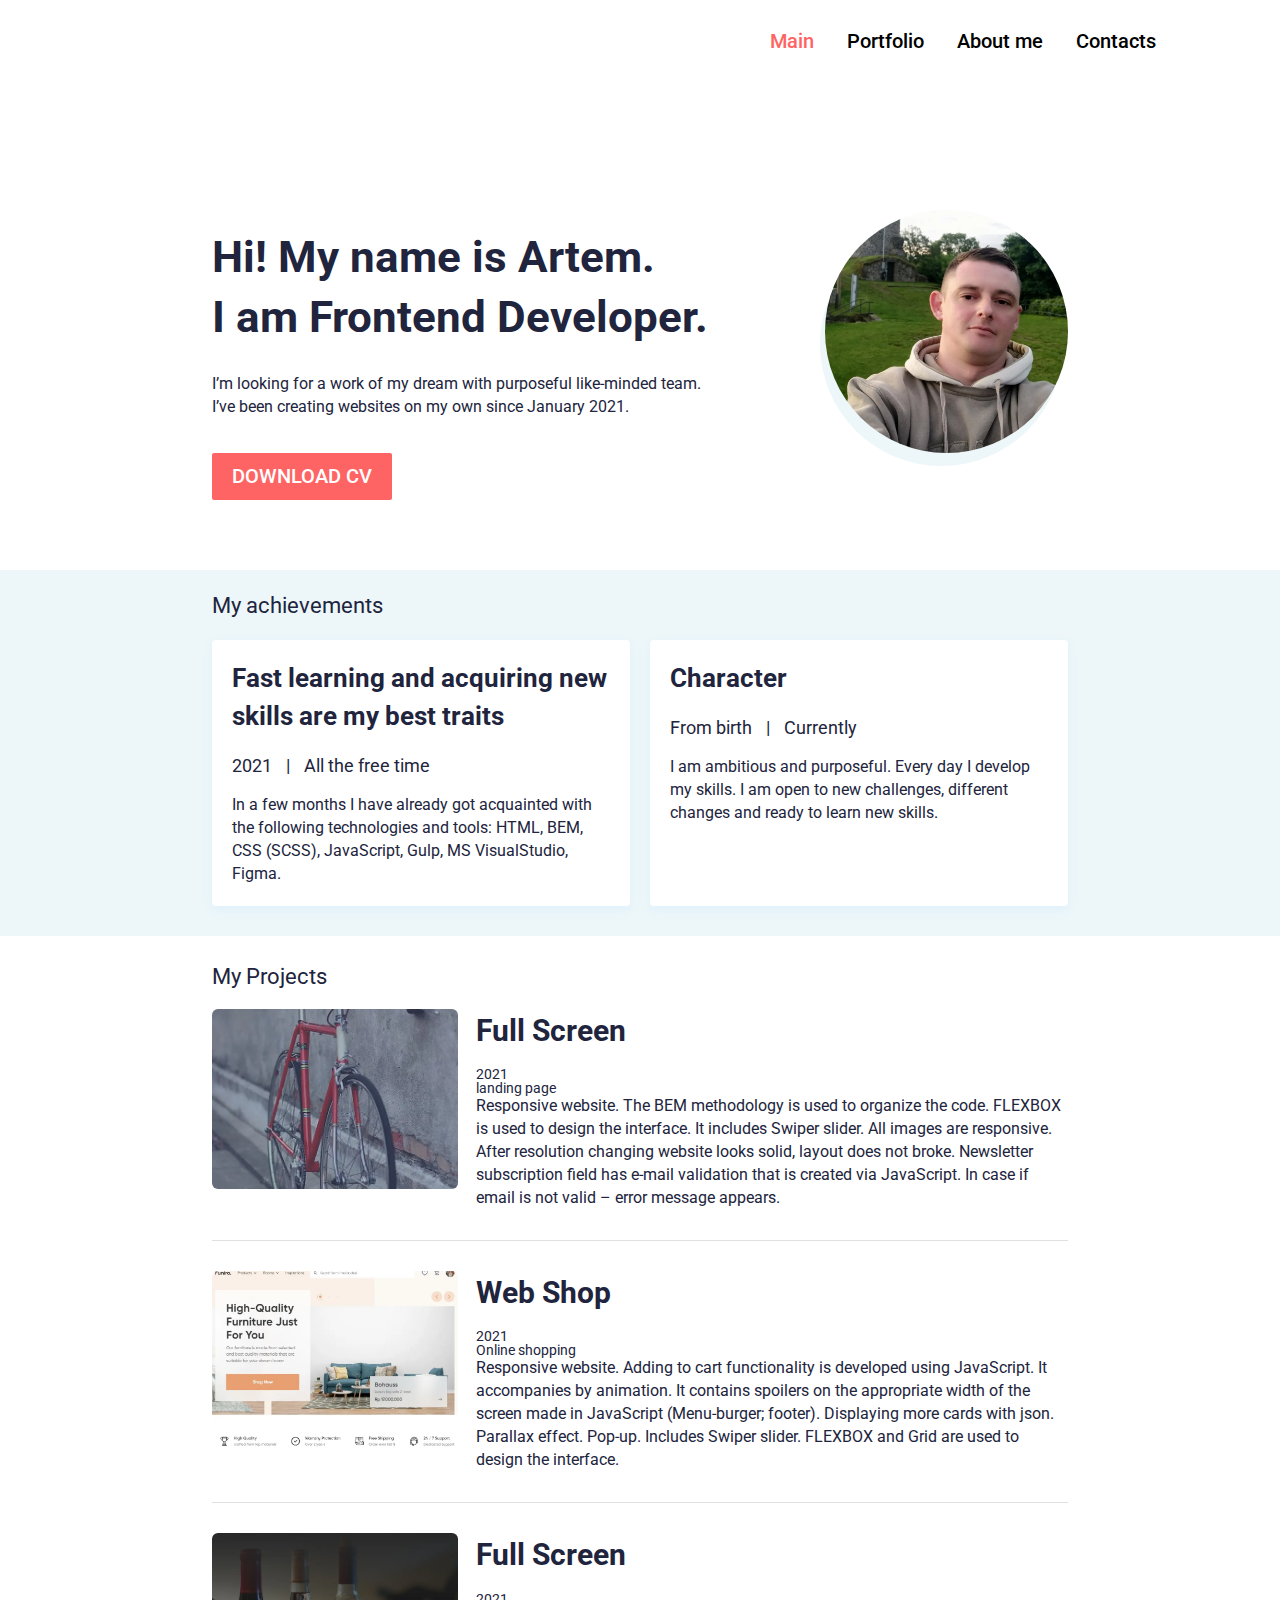
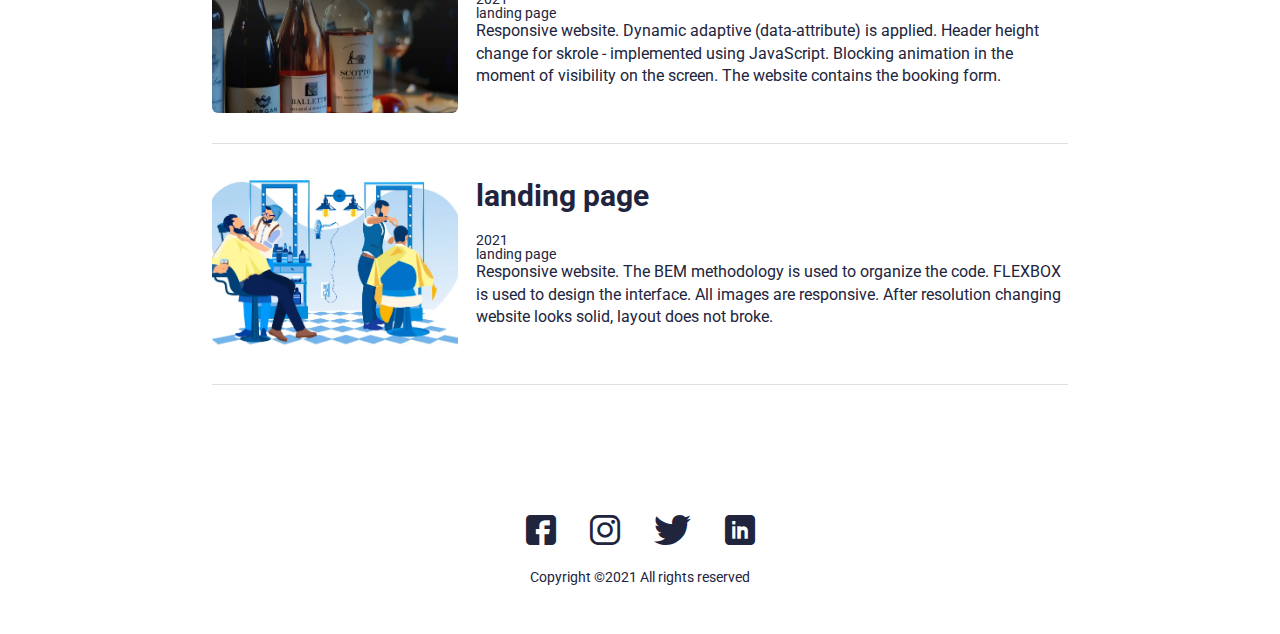
==== commit 71c15541: "Add files via upload" ====
--- a/index.html
+++ b/index.html
@@ -1,7 +1,7 @@
 <!DOCTYPE html> <html lang="en"> 	 <head>-	<title>Strona główna</title>+	<title>Main</title> 	<meta charset="UTF-8"> 	<meta name="format-detection" content="telephone=no"> 	<link rel="stylesheet" href="css/style.min.css">@@ -22,23 +22,25 @@
 			</div> 			<nav class="menu__body"> 				<ul class="menu__list">-					<li><a href="index.html" class="menu__link _active">Strona główna</a></li>+					<li><a href="index.html" class="lng-link-1 menu__link _active">Main</a></li> 					<li><a href="works.html" class="menu__link ">Portfolio</a></li>-					<li><a href="blog.html" class="menu__link ">O mnie</a></li>-					<li><a href="kontakt.html" class="menu__link ">Kontakt</a></li>+					<li><a href="blog.html" class="menu__link ">About me</a></li>+					<li><a href="kontakt.html" class="menu__link ">Contacts</a></li> 				</ul> 			</nav> 		</div>+		 	</div> </header> 			<main class="page"> 			<section class="hello"> 				<div class="hello__container _container"> 					<div class="hello__content">-						<h1 class="hello__title title">Hej, mam na imię  Artem, сhcę zostać programistą</h1>-						<div class="hello__text text">Szukam pracy w zespole, jaki jest otwarty do pracy z początkującymi programistami.-							Od ctycznia 2021 roku samodzilnie uczę się tworzeniu stron internetowych </div>-						<a class="hello__btn btn" href="files/Artem_Kibenko_CV.pdf" download>pobierz cv</a>+						<h1 class="hello__title title">Hi! My name is Artem. <br>I am Frontend Developer.</h1>+						<div class="hello__text text">I’m looking for a work of my dream with purposeful like-minded team.+							I’ve been creating websites on my own since January 2021.+							 </div>+						<a class="hello__btn btn" href="files/Artem_Kibenko_CV.pdf" download>download cv</a> 					</div> 					 					<div class="hello__avatar">@@ -49,24 +51,24 @@
 			<section class="recent-posts"> 				<div class="recent-posts__container _container"> 					<div class="recent-posts__header">-						<div class="recent-posts__title title-posts">Moje zalety</div>+						<div class="recent-posts__title title-posts">My achievements</div> 						<a class="recent-posts__view-all" href="">View all</a> 					</div> 					<div class="recent-posts__items"> 						<div class="recent-posts__column"> 							<div class="recent-posts__item recent-post">-								<a href="" class="recent-post__title">Moje doświadczenie w zdobyciu nowych umiejętności</a>-								<div class="recent-post__info">2021 <span>|</span> Corazu, kiedy miałem wolną chwilkie</div>+								<a href="" class="recent-post__title">Fast learning and acquiring new skills are my best traits</a>+								<div class="recent-post__info">2021 <span>|</span> All the free time </div> 								<div class="recent-post__text text">-									Za kilka miesięcy poznałem ponizsze technologii i narzédzi: HTML, BEM, CSS (SCSS), JavaScript, Gulp, MS VisualStudio, Figma.+									In a few months I have already got acquainted with the following technologies and tools: HTML, BEM, CSS (SCSS), JavaScript, Gulp, MS VisualStudio, Figma. 								</div> 							</div> 						</div> 						<div class="recent-posts__column"> 							<div class="recent-posts__item recent-post">-								<div class="recent-post__title">Cechy charakteru</div>-								<div class="recent-post__info">Od urodzenia <span>|</span> Obecnie</div>-								<div class="recent-post__text text">Jestem ambitny. Celowy. Rozwijam swoje zdolności.Jestem otwarty na nowe wyzwania i gotowy do zdobywania nowych umiejętności.</div>+								<div class="recent-post__title">Character</div>+								<div class="recent-post__info">From birth <span>|</span> Currently</div>+								<div class="recent-post__text text">I am ambitious and purposeful.  Every day I develop my skills. I am open to new challenges, different changes and ready to learn new skills.</div> 							</div> 						</div> 					</div>@@ -74,19 +76,19 @@
 			</section> 			<section class="featured-works"> 				<div class="featured-works__container _container">-					<div class="featured-works__title title-posts">Moje projekty</div>+					<div class="featured-works__title title-posts">My Projects</div> 					<div class="featured-works__items works"> 						<article class="works__item"> 							<a href="https://hannakibenko.github.io/Bicycle/" target="_blank" rel="noopener nofollow noreferrer" class="works__image _ibg"> 								<picture><source srcset="img/works/1.webp" type="image/webp"><img src="img/works/1.jpg" alt="Work #1"></picture> 							</a> 							<div class="works__body">-								<a href="https://hannakibenko.github.io/Bicycle/" target="_blank" rel="noopener nofollow noreferrer" class="works__title">Pełnoekranowa strona / Full screen</a>+								<a href="https://hannakibenko.github.io/Bicycle/" target="_blank" rel="noopener nofollow noreferrer" class="works__title">Full Screen</a> 								<div class="works__info"> 									<div class="works__year">2021</div> 									<div class="works__category">landing page</div> 								</div>-								<div class="works__text text">Responsywna strona internetowa. Do uporządkowaniu kodu jest zastosowana metodologia BEM. Do projektowania interfejsu jest wykorzystany FLEXBOX. Zawiera slider Swiper. Wszystkie obrazy są responsywne. Po zmianie rozmiaru obrazu na format inny niż rozmiar układu strona prezentuje bez zmian. Przy subskrypcji sprawdzanie zawarcia blędu (adresu mailowego) / message validation realizowany w JavaScript. Realizowany customowo i pozwola stylizować siebie dowolno w zależnosci od dyzajnu.</div>+								<div class="works__text text">Responsive website. The BEM methodology is used to organize the code. FLEXBOX is used to design the interface. It includes Swiper slider. All images are responsive. After resolution changing website looks solid, layout does not broke. Newsletter subscription field has e-mail validation that is created via JavaScript. In case if email is not valid – error message appears. </div> 							</div> 						</article> 						<article class="works__item">@@ -94,12 +96,12 @@
 								<picture><source srcset="img/works/5.webp" type="image/webp"><img src="img/works/5.jpg" alt="Work #2"></picture> 							</a> 							<div class="works__body">-								<a href="https://hannakibenko.github.io/Funiro/" target="_blank" rel="noopener nofollow noreferrer" class="works__title">Sklep internetowy</a>+								<a href="https://hannakibenko.github.io/Funiro/" target="_blank" rel="noopener nofollow noreferrer" class="works__title">Web Shop</a> 								<div class="works__info"> 									<div class="works__year">2021</div>-									<div class="works__category">Sklep internetowy</div>+									<div class="works__category">Online shopping</div> 								</div>-								<div class="works__text text">Responsywna strona internetowa. Dodawania do koszyku wykonane w JavaScript z animacją. Zawiera spoillery na odpowiedniej szerokości ekranu wykonane w JavaScript (Menu-burger; footer). Wyświetlanie większej liczby kart realizowane za pomocą json. Parallax effect. Popup. Zawiera slider Swiper. Do projektowania interfejsu jest wykorzystany FLEXBOX, Grid.</div>+								<div class="works__text text">Responsive website. Adding to cart functionality is developed using JavaScript. It accompanies by animation. It contains spoilers on the appropriate width of the screen made in JavaScript (Menu-burger; footer). Displaying more cards with json. Parallax effect. Pop-up. Includes Swiper slider. FLEXBOX and Grid are used to design the interface.</div> 							</div> 						</article> 						<article class="works__item">@@ -107,12 +109,12 @@
 								<picture><source srcset="img/works/2.webp" type="image/webp"><img src="img/works/2.jpg" alt="Work #3"></picture> 							</a> 							<div class="works__body">-								<a href="https://hannakibenko.github.io/Le_corte/" target="_blank" rel="noopener nofollow noreferrer" class="works__title">Główny ekran / Full screen</a>+								<a href="https://hannakibenko.github.io/Le_corte/" target="_blank" rel="noopener nofollow noreferrer" class="works__title">Full Screen</a> 								<div class="works__info"> 									<div class="works__year">2021</div> 									<div class="works__category">landing page</div> 								</div>-								<div class="works__text text">Responsywna strona internetowa. Zastosowany dynamiczny adaptive (data-attribute). Zmiana wysokości headera przy skrole - realizowana w JavaScript. Animacja bloku w moment widoczności na ekranie. Strona zawiera formularz rezerwacji.</div>+								<div class="works__text text">Responsive website. Dynamic adaptive (data-attribute) is applied. Header height change for skrole - implemented using JavaScript. Blocking animation in the moment of visibility on the screen. The website contains the booking form.</div> 							</div> 						</article> 						<article class="works__item">@@ -125,7 +127,7 @@
 									<div class="works__year">2021</div> 									<div class="works__category">landing page</div> 								</div>-								<div class="works__text text">Responsywna strona internetowa. Do uporządkowaniu kodu jest saztosowana metodologia BEM. Do projektowania interfejsu jest wykorzystany FLEXBOX. Wszystkie obrazy są responsywne. Po zmianie rozmiaru obrazu na format inny niż rozmiar układu strona prezentuje bez zmian.</div>+								<div class="works__text text">Responsive website. The BEM methodology is used to organize the code. FLEXBOX is used to design the interface. All images are responsive. After resolution changing website looks solid, layout does not broke.</div> 							</div> 						</article> 					</div>